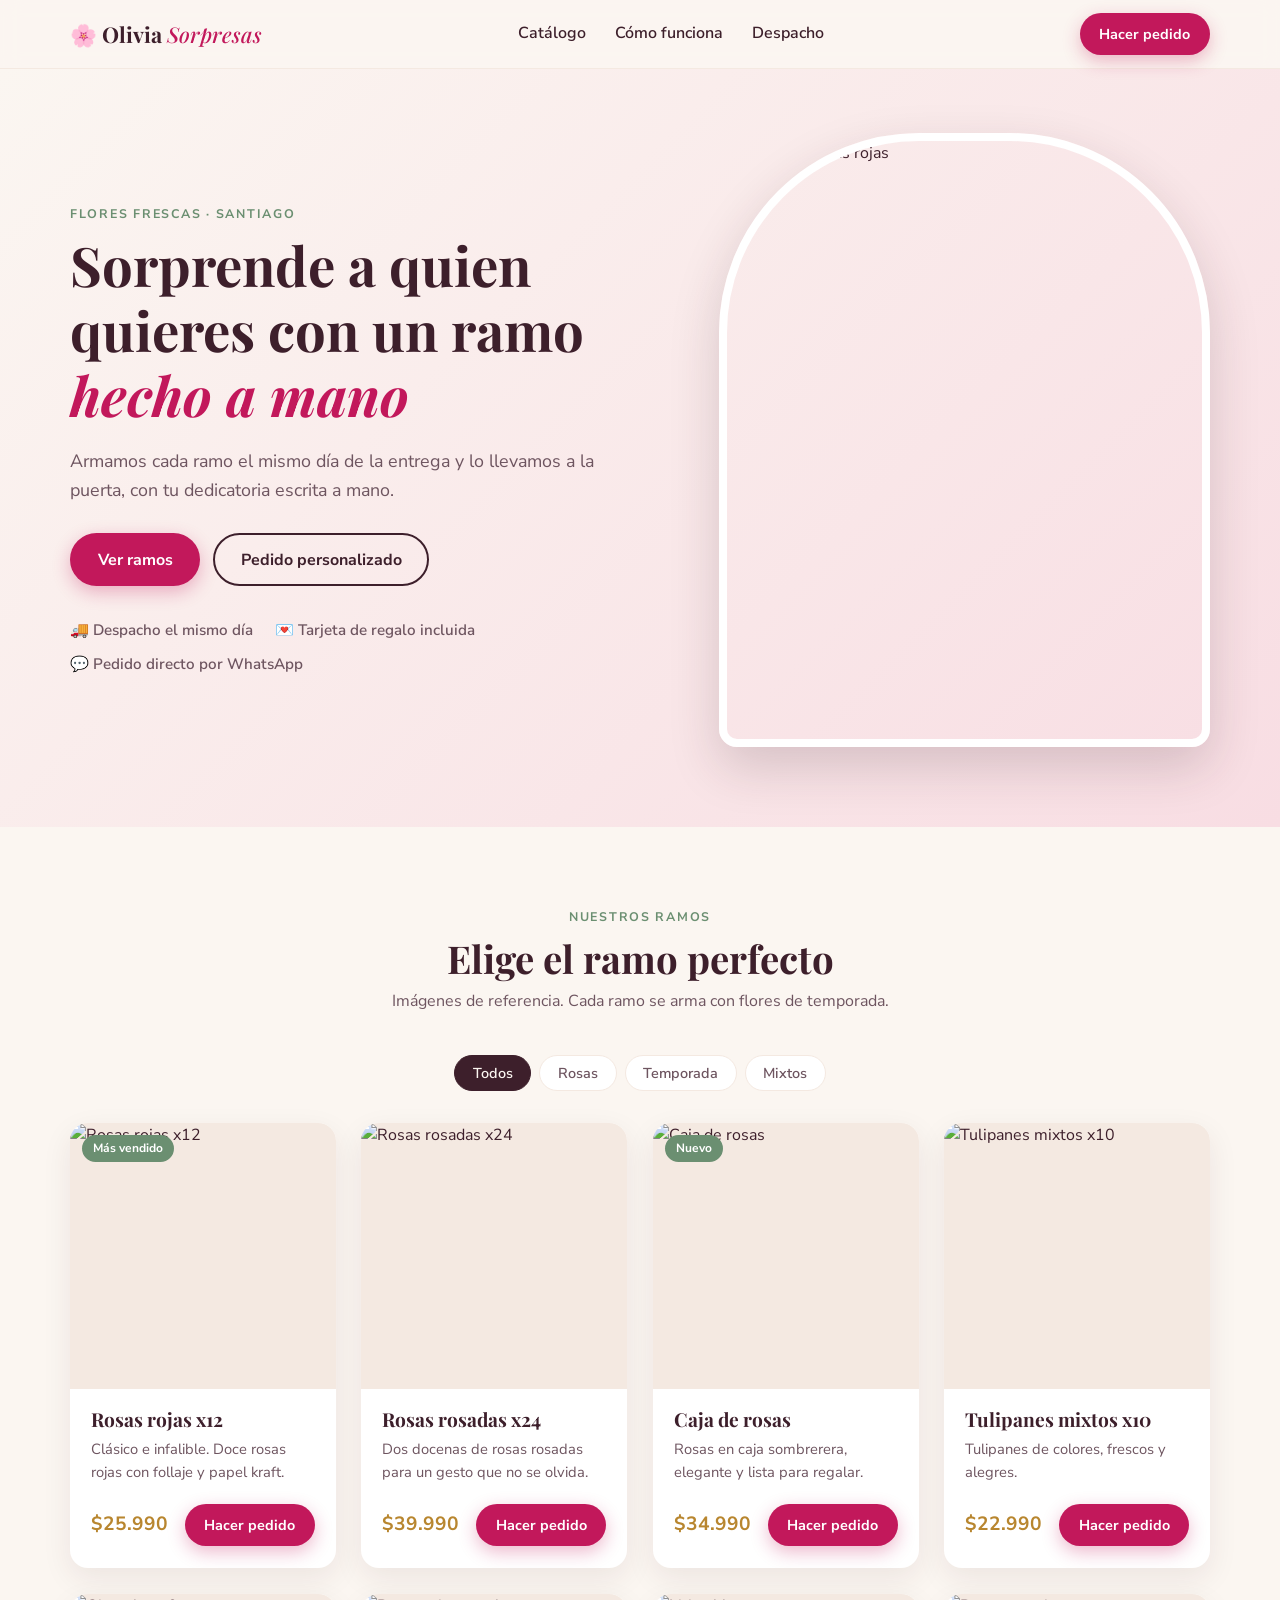
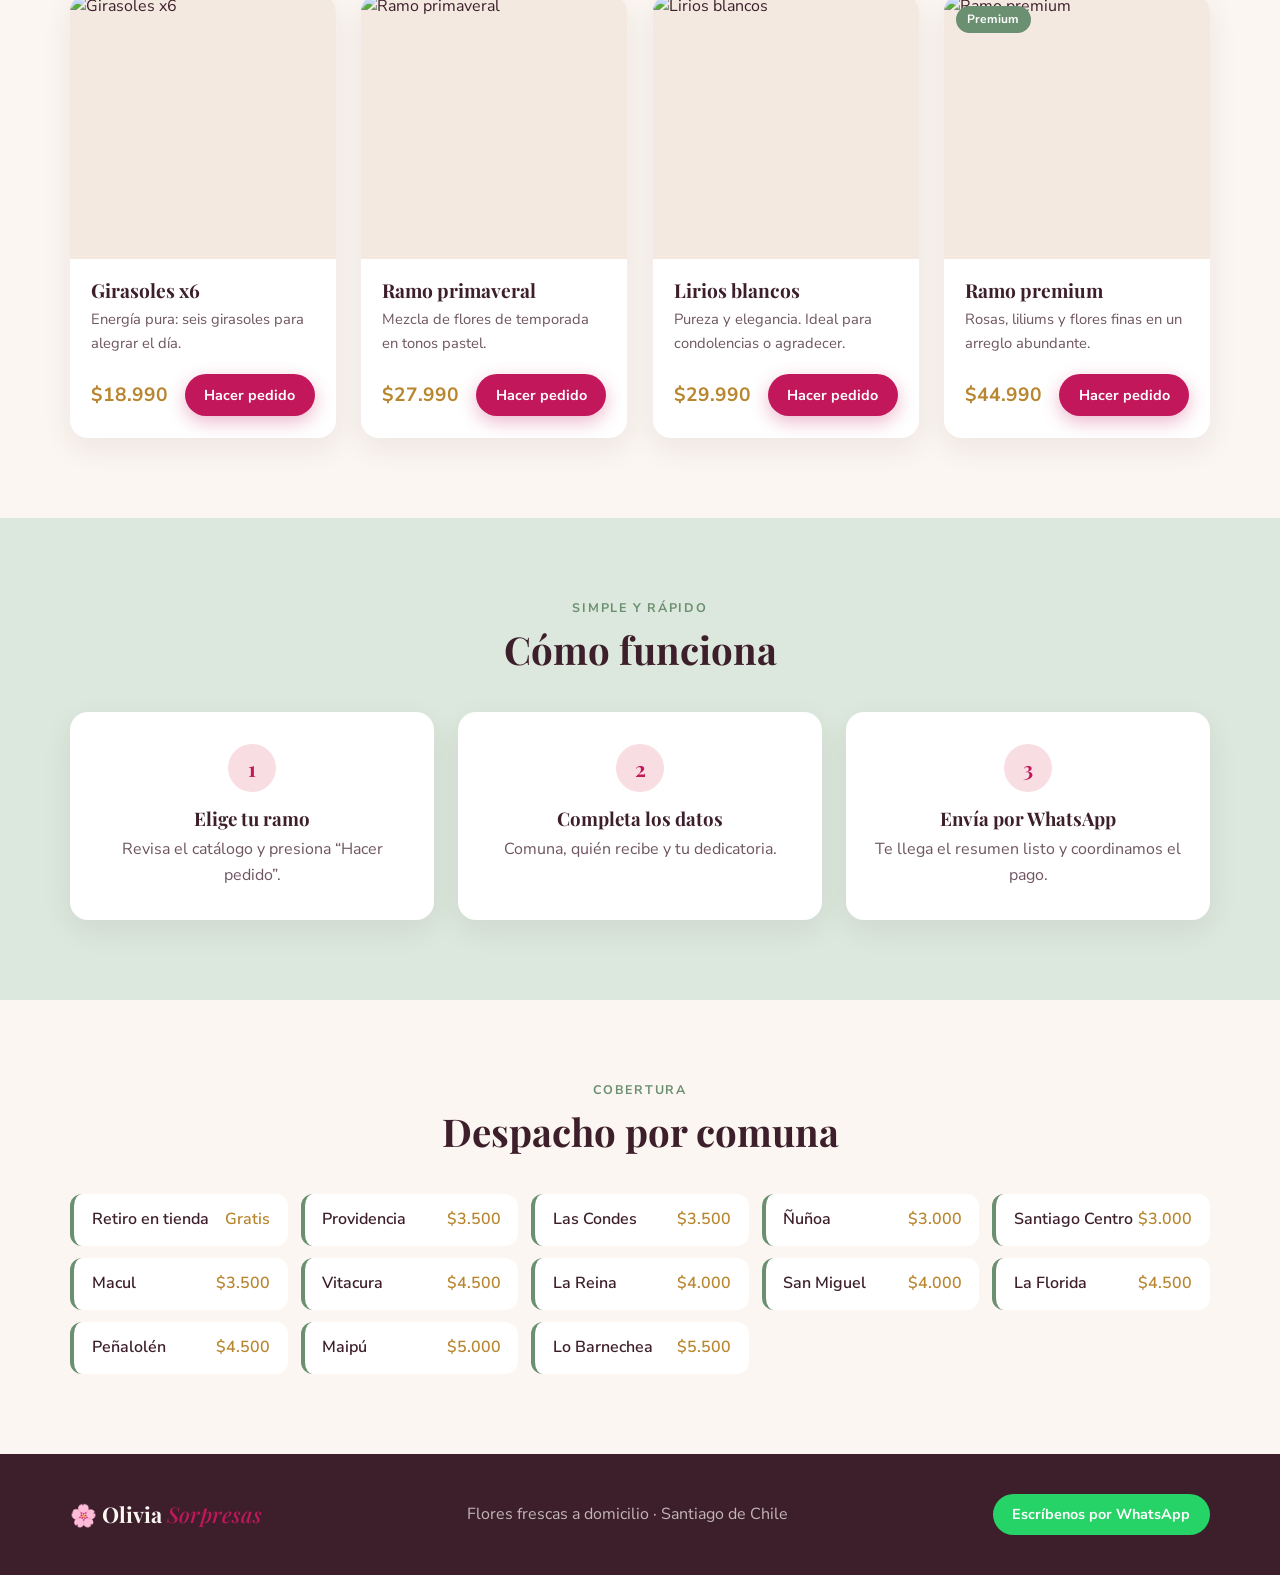
==== index.html @ f7d355a7 "Ejemplo" ====
<!DOCTYPE html>
<html lang="es">
<head>
  <meta charset="UTF-8">
  <meta name="viewport" content="width=device-width, initial-scale=1.0">
  <title>Olivia Sorpresas · Flores a domicilio</title>
  <meta name="description" content="Ramos de flores frescas con despacho a domicilio en Santiago. Pide directo por WhatsApp.">
  <link rel="preconnect" href="https://fonts.googleapis.com">
  <link rel="preconnect" href="https://fonts.gstatic.com" crossorigin>
  <link href="https://fonts.googleapis.com/css2?family=Playfair+Display:ital,wght@0,500;0,700;1,500&family=Nunito+Sans:wght@400;600;700&display=swap" rel="stylesheet">
  <link rel="stylesheet" href="styles.css">
</head>
<body>

  <header class="nav">
    <div class="container nav__inner">
      <a href="#" class="brand">🌸 Olivia <span>Sorpresas</span></a>
      <nav class="nav__links">
        <a href="#catalogo">Catálogo</a>
        <a href="#como-funciona">Cómo funciona</a>
        <a href="#despacho">Despacho</a>
      </nav>
      <button class="btn btn--primary btn--sm" data-order>Hacer pedido</button>
    </div>
  </header>

  <main>
    <!-- HERO -->
    <section class="hero">
      <div class="container hero__inner">
        <div class="hero__text">
          <p class="eyebrow">Flores frescas · Santiago</p>
          <h1>Sorprende a quien quieres con un ramo <em>hecho a mano</em></h1>
          <p class="lead">Armamos cada ramo el mismo día de la entrega y lo llevamos a la puerta, con tu dedicatoria escrita a mano.</p>
          <div class="hero__cta">
            <a href="#catalogo" class="btn btn--primary">Ver ramos</a>
            <button class="btn btn--ghost" data-order>Pedido personalizado</button>
          </div>
          <ul class="hero__perks">
            <li>🚚 Despacho el mismo día</li>
            <li>💌 Tarjeta de regalo incluida</li>
            <li>💬 Pedido directo por WhatsApp</li>
          </ul>
        </div>
        <div class="hero__img">
          <img src="https://images.unsplash.com/photo-1526047932273-341f2a7631f9?w=900&q=80" alt="Ramo de rosas rojas">
        </div>
      </div>
    </section>

    <!-- CATÁLOGO -->
    <section id="catalogo" class="section">
      <div class="container">
        <div class="section__head">
          <p class="eyebrow">Nuestros ramos</p>
          <h2>Elige el ramo perfecto</h2>
          <p class="muted">Imágenes de referencia. Cada ramo se arma con flores de temporada.</p>
        </div>
        <div class="filters" id="filters"></div>
        <div class="grid" id="productGrid"></div>
      </div>
    </section>

    <!-- CÓMO FUNCIONA -->
    <section id="como-funciona" class="section section--tint">
      <div class="container">
        <div class="section__head">
          <p class="eyebrow">Simple y rápido</p>
          <h2>Cómo funciona</h2>
        </div>
        <div class="steps">
          <div class="step"><span class="step__n">1</span><h3>Elige tu ramo</h3><p>Revisa el catálogo y presiona “Hacer pedido”.</p></div>
          <div class="step"><span class="step__n">2</span><h3>Completa los datos</h3><p>Comuna, quién recibe y tu dedicatoria.</p></div>
          <div class="step"><span class="step__n">3</span><h3>Envía por WhatsApp</h3><p>Te llega el resumen listo y coordinamos el pago.</p></div>
        </div>
      </div>
    </section>

    <!-- DESPACHO -->
    <section id="despacho" class="section">
      <div class="container">
        <div class="section__head">
          <p class="eyebrow">Cobertura</p>
          <h2>Despacho por comuna</h2>
        </div>
        <div class="shipping" id="shippingList"></div>
      </div>
    </section>
  </main>

  <footer class="footer">
    <div class="container footer__inner">
      <p class="brand">🌸 Olivia <span>Sorpresas</span></p>
      <p class="muted">Flores frescas a domicilio · Santiago de Chile</p>
      <a class="btn btn--whatsapp btn--sm" id="footerWa" target="_blank" rel="noopener">Escríbenos por WhatsApp</a>
    </div>
  </footer>

  <!-- MODAL DE PEDIDO -->
  <div class="modal" id="orderModal" aria-hidden="true">
    <div class="modal__backdrop" data-close></div>
    <div class="modal__panel" role="dialog" aria-modal="true" aria-labelledby="modalTitle">
      <button class="modal__close" data-close aria-label="Cerrar">×</button>
      <h2 id="modalTitle">🌸 Tu pedido</h2>

      <form id="orderForm" novalidate>
        <label>Ramo
          <select name="ramo" id="fRamo" required></select>
        </label>

        <label>Comuna de despacho
          <select name="comuna" id="fComuna" required></select>
        </label>

        <div class="row">
          <label>Recibe
            <input name="recibe" id="fRecibe" type="text" placeholder="Ej: María" required>
          </label>
          <label>Fecha de entrega
            <input name="fecha" id="fFecha" type="date">
          </label>
        </div>

        <label>Dirección
          <input name="direccion" id="fDireccion" type="text" placeholder="Calle, número, depto">
        </label>

        <label>Dedicatoria
          <textarea name="dedicatoria" id="fDedicatoria" rows="2" maxlength="200" placeholder="Ej: Feliz aniversario"></textarea>
        </label>

        <label>Tu nombre
          <input name="cliente" id="fCliente" type="text" placeholder="Quién envía">
        </label>

        <div class="preview">
          <p class="preview__label">Vista previa del mensaje</p>
          <pre id="msgPreview"></pre>
        </div>

        <div class="total">
          <span>Total</span>
          <strong id="fTotal">$0</strong>
        </div>

        <p class="form__error" id="formError" hidden></p>

        <button type="submit" class="btn btn--whatsapp btn--block">Enviar pedido por WhatsApp</button>
      </form>
    </div>
  </div>

  <script src="app.js"></script>
</body>
</html>
---- styles.css ----
/*
  PALETA — Teoría del color
  Esquema complementario rojo/verde (flor + follaje), aplicado con la regla 60-30-10:
    60% neutro cálido  → crema (fondo, calma y luminosidad)
    30% secundario     → ciruela profundo (texto, títulos: contraste y elegancia)
                         + verde salvia (acentos naturales, complemento del rosa)
    10% acento         → rosa frambuesa (botones de acción: atrae la mirada)
  Dorado suave para precios: cálido, asociado a regalo/valor.
*/
:root {
  --cream: #FBF6F1;
  --cream-2: #F4E9E1;
  --blush: #F8DDE3;
  --rose: #C2185B;
  --rose-dark: #9C1349;
  --plum: #3D1F2B;
  --plum-soft: #6E5560;
  --sage: #6B8F71;
  --sage-light: #DCE8DD;
  --gold: #B8862F;
  --white: #FFFFFF;
  --wa: #25D366;
  --wa-dark: #1DA851;

  --radius: 18px;
  --shadow: 0 10px 30px rgba(61, 31, 43, .08);
  --shadow-lg: 0 20px 50px rgba(61, 31, 43, .18);
  --font-title: 'Playfair Display', Georgia, serif;
  --font-body: 'Nunito Sans', system-ui, sans-serif;
}

* { box-sizing: border-box; margin: 0; padding: 0; }
html { scroll-behavior: smooth; }
body {
  font-family: var(--font-body);
  background: var(--cream);
  color: var(--plum);
  line-height: 1.6;
}
img { max-width: 100%; display: block; }
a { color: inherit; text-decoration: none; }
.container { width: min(1140px, 100% - 32px); margin-inline: auto; }
.muted { color: var(--plum-soft); }

h1, h2, h3 { font-family: var(--font-title); line-height: 1.2; color: var(--plum); }
h1 { font-size: clamp(2.1rem, 5vw, 3.4rem); }
h1 em { color: var(--rose); font-style: italic; }
h2 { font-size: clamp(1.7rem, 3.5vw, 2.4rem); }
.eyebrow {
  text-transform: uppercase; letter-spacing: .14em;
  font-size: .78rem; font-weight: 700; color: var(--sage);
  margin-bottom: .5rem;
}
.lead { font-size: 1.12rem; color: var(--plum-soft); margin: 1.2rem 0 1.8rem; max-width: 34rem; }

/* BOTONES */
.btn {
  display: inline-flex; align-items: center; justify-content: center; gap: .5rem;
  font: 700 1rem var(--font-body);
  padding: .85rem 1.6rem; border-radius: 999px;
  border: 2px solid transparent; cursor: pointer;
  transition: transform .15s, background .2s, box-shadow .2s;
}
.btn:hover { transform: translateY(-2px); }
.btn--sm { padding: .55rem 1.1rem; font-size: .9rem; }
.btn--block { width: 100%; }
.btn--primary { background: var(--rose); color: var(--white); box-shadow: 0 6px 18px rgba(194, 24, 91, .3); }
.btn--primary:hover { background: var(--rose-dark); }
.btn--ghost { background: transparent; color: var(--plum); border-color: var(--plum); }
.btn--ghost:hover { background: var(--plum); color: var(--cream); }
.btn--whatsapp { background: var(--wa); color: var(--white); }
.btn--whatsapp:hover { background: var(--wa-dark); }

/* NAV */
.nav {
  position: sticky; top: 0; z-index: 50;
  background: rgba(251, 246, 241, .9); backdrop-filter: blur(10px);
  border-bottom: 1px solid var(--cream-2);
}
.nav__inner { display: flex; align-items: center; justify-content: space-between; height: 68px; gap: 1rem; }
.brand { font-family: var(--font-title); font-size: 1.35rem; font-weight: 700; }
.brand span { color: var(--rose); font-style: italic; font-weight: 500; }
.nav__links { display: flex; gap: 1.8rem; font-weight: 600; }
.nav__links a:hover { color: var(--rose); }

/* HERO */
.hero { background: linear-gradient(135deg, var(--cream) 0%, var(--blush) 100%); padding: 4rem 0 5rem; overflow: hidden; }
.hero__inner { display: grid; grid-template-columns: 1.1fr .9fr; gap: 3rem; align-items: center; }
.hero__cta { display: flex; gap: .8rem; flex-wrap: wrap; }
.hero__perks { list-style: none; display: flex; flex-wrap: wrap; gap: .6rem 1.4rem; margin-top: 2rem; font-weight: 600; font-size: .95rem; color: var(--plum-soft); }
.hero__img img {
  width: 100%; aspect-ratio: 4/5; object-fit: cover;
  border-radius: 200px 200px var(--radius) var(--radius);
  box-shadow: var(--shadow-lg);
  border: 8px solid var(--white);
}

/* SECCIONES */
.section { padding: 5rem 0; }
.section--tint { background: var(--sage-light); }
.section__head { text-align: center; margin-bottom: 2.5rem; }
.section__head .muted { margin-top: .5rem; }

/* FILTROS */
.filters { display: flex; justify-content: center; flex-wrap: wrap; gap: .5rem; margin-bottom: 2rem; }
.chip {
  font: 600 .9rem var(--font-body); padding: .45rem 1.1rem; border-radius: 999px;
  border: 1.5px solid var(--cream-2); background: var(--white); color: var(--plum-soft); cursor: pointer;
}
.chip.is-active { background: var(--plum); color: var(--cream); border-color: var(--plum); }

/* GRID PRODUCTOS */
.grid { display: grid; grid-template-columns: repeat(auto-fill, minmax(250px, 1fr)); gap: 1.6rem; }
.card {
  background: var(--white); border-radius: var(--radius); overflow: hidden;
  box-shadow: var(--shadow); display: flex; flex-direction: column;
  transition: transform .2s, box-shadow .2s;
}
.card:hover { transform: translateY(-4px); box-shadow: var(--shadow-lg); }
.card__img { position: relative; aspect-ratio: 1; overflow: hidden; background: var(--cream-2); }
.card__img img { width: 100%; height: 100%; object-fit: cover; transition: transform .4s; }
.card:hover .card__img img { transform: scale(1.05); }
.badge {
  position: absolute; top: 12px; left: 12px;
  background: var(--sage); color: var(--white);
  font-size: .75rem; font-weight: 700; padding: .25rem .7rem; border-radius: 999px;
}
.card__body { padding: 1.2rem 1.3rem 1.4rem; display: flex; flex-direction: column; gap: .4rem; flex: 1; }
.card__body h3 { font-size: 1.2rem; }
.card__body p { font-size: .92rem; color: var(--plum-soft); flex: 1; }
.card__foot { display: flex; align-items: center; justify-content: space-between; margin-top: .8rem; gap: .5rem; }
.price { font-weight: 700; font-size: 1.2rem; color: var(--gold); }

/* PASOS */
.steps { display: grid; grid-template-columns: repeat(3, 1fr); gap: 1.5rem; }
.step { background: var(--white); border-radius: var(--radius); padding: 2rem 1.6rem; text-align: center; box-shadow: var(--shadow); }
.step__n {
  display: inline-grid; place-items: center; width: 48px; height: 48px; border-radius: 50%;
  background: var(--blush); color: var(--rose); font: 700 1.3rem var(--font-title); margin-bottom: 1rem;
}
.step h3 { margin-bottom: .4rem; }
.step p { color: var(--plum-soft); }

/* DESPACHO */
.shipping { display: grid; grid-template-columns: repeat(auto-fill, minmax(200px, 1fr)); gap: .8rem; }
.shipping div {
  display: flex; justify-content: space-between; background: var(--white);
  padding: .8rem 1.1rem; border-radius: 12px; border-left: 4px solid var(--sage); font-weight: 600;
}
.shipping span { color: var(--gold); }

/* FOOTER */
.footer { background: var(--plum); color: var(--cream); padding: 2.5rem 0; }
.footer .brand, .footer .muted { color: var(--cream); }
.footer .muted { opacity: .7; }
.footer__inner { display: flex; align-items: center; justify-content: space-between; flex-wrap: wrap; gap: 1rem; }

/* MODAL */
.modal { position: fixed; inset: 0; z-index: 100; display: none; align-items: center; justify-content: center; padding: 16px; }
.modal.is-open { display: flex; }
.modal__backdrop { position: absolute; inset: 0; background: rgba(61, 31, 43, .55); backdrop-filter: blur(3px); }
.modal__panel {
  position: relative; background: var(--cream); width: min(520px, 100%); max-height: 92vh; overflow-y: auto;
  border-radius: 24px; padding: 2rem 1.8rem; box-shadow: var(--shadow-lg);
  animation: pop .25s ease-out;
}
@keyframes pop { from { opacity: 0; transform: translateY(16px) scale(.98); } }
.modal__close {
  position: absolute; top: 12px; right: 16px; background: none; border: 0;
  font-size: 2rem; line-height: 1; color: var(--plum-soft); cursor: pointer;
}
.modal h2 { font-size: 1.6rem; margin-bottom: 1.2rem; }

form { display: flex; flex-direction: column; gap: .9rem; }
form label { display: flex; flex-direction: column; gap: .3rem; font-weight: 700; font-size: .88rem; flex: 1; }
form .row { display: flex; gap: .8rem; }
input, select, textarea {
  font: 400 1rem var(--font-body); color: var(--plum);
  padding: .7rem .9rem; border-radius: 12px; border: 1.5px solid var(--cream-2); background: var(--white);
  width: 100%;
}
input:focus, select:focus, textarea:focus { outline: none; border-color: var(--rose); box-shadow: 0 0 0 3px rgba(194, 24, 91, .12); }
textarea { resize: vertical; }

.preview { background: var(--white); border: 1.5px dashed var(--sage); border-radius: 14px; padding: .9rem 1rem; }
.preview__label { font-size: .75rem; text-transform: uppercase; letter-spacing: .1em; color: var(--sage); font-weight: 700; margin-bottom: .4rem; }
.preview pre { font: .9rem/1.5 var(--font-body); white-space: pre-wrap; color: var(--plum); }

.total { display: flex; justify-content: space-between; align-items: baseline; font-size: 1.1rem; font-weight: 700; }
.total strong { color: var(--rose); font-size: 1.5rem; }
.form__error { color: var(--rose-dark); font-weight: 600; font-size: .9rem; }

/* RESPONSIVE */
@media (max-width: 860px) {
  .hero__inner { grid-template-columns: 1fr; }
  .hero__img { order: -1; max-width: 360px; margin-inline: auto; }
  .nav__links { display: none; }
  .steps { grid-template-columns: 1fr; }
}
@media (max-width: 480px) {
  form .row { flex-direction: column; }
  .footer__inner { flex-direction: column; text-align: center; }
}
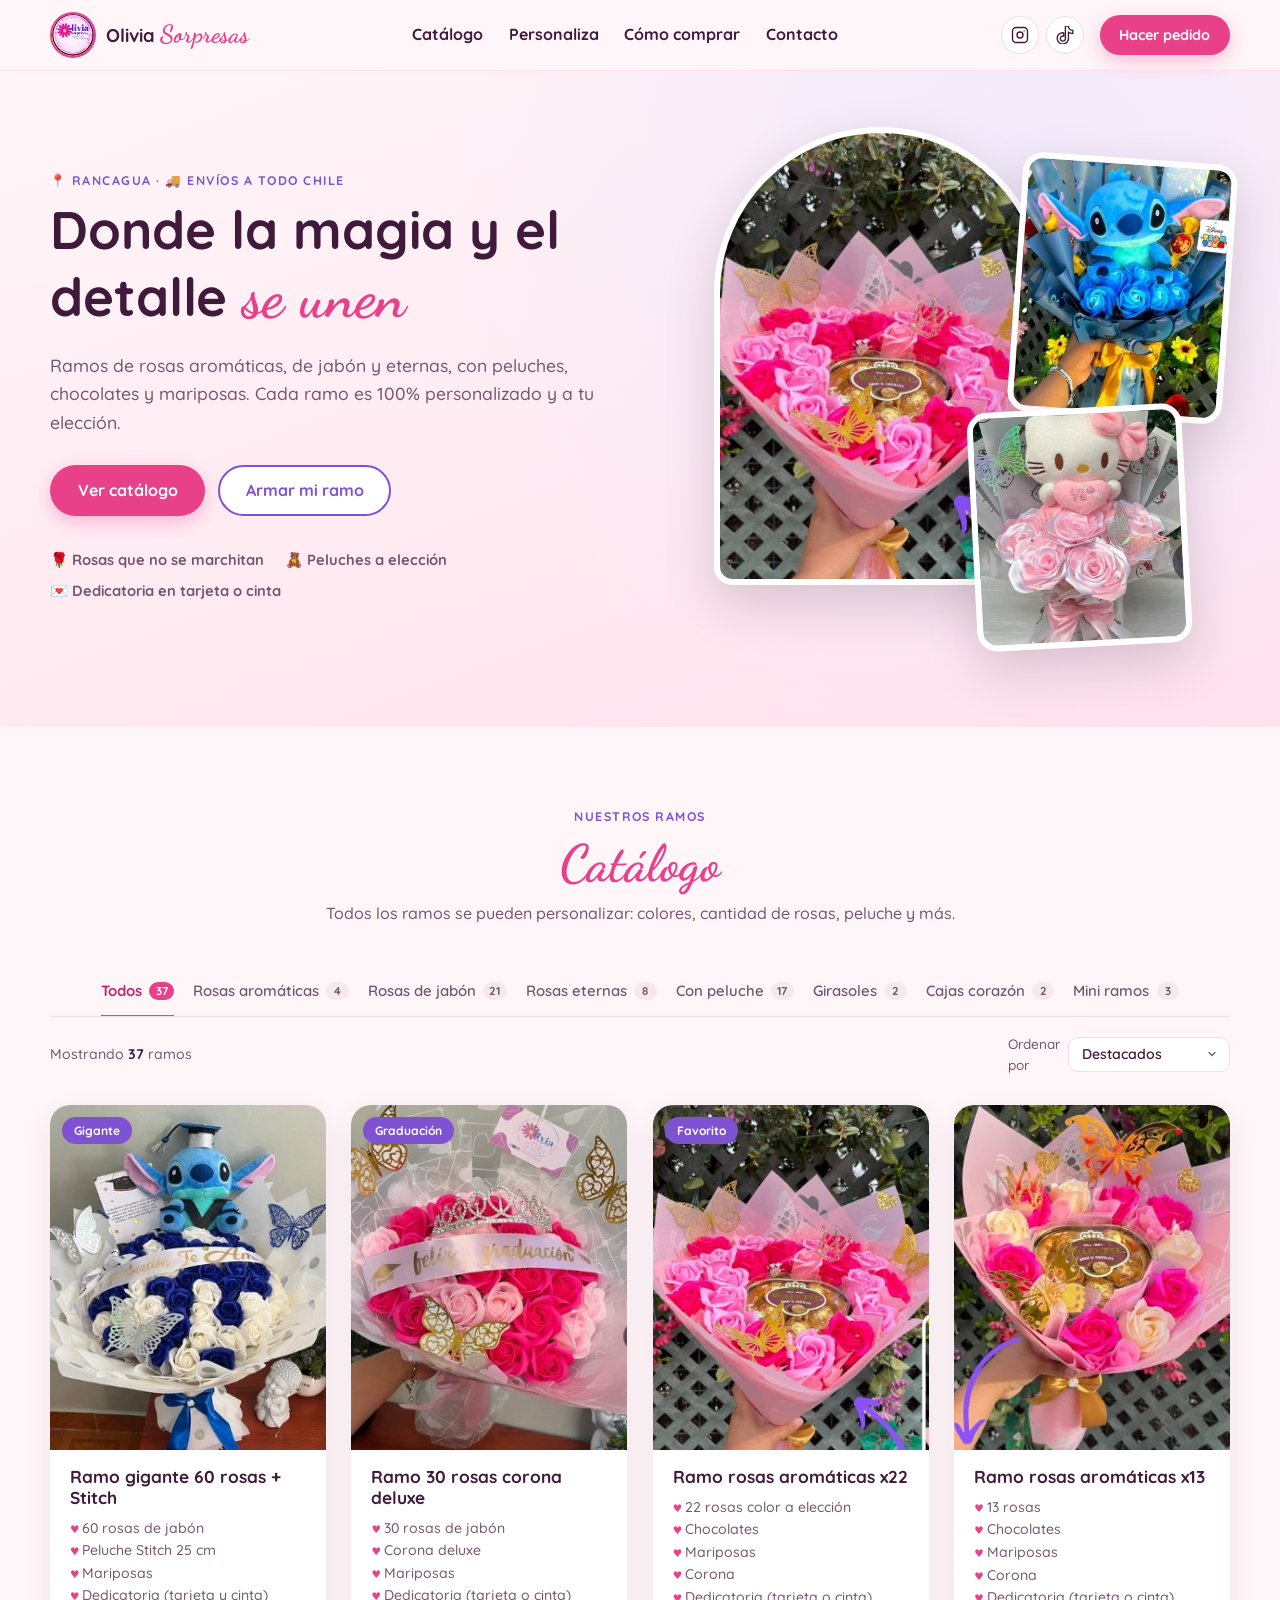
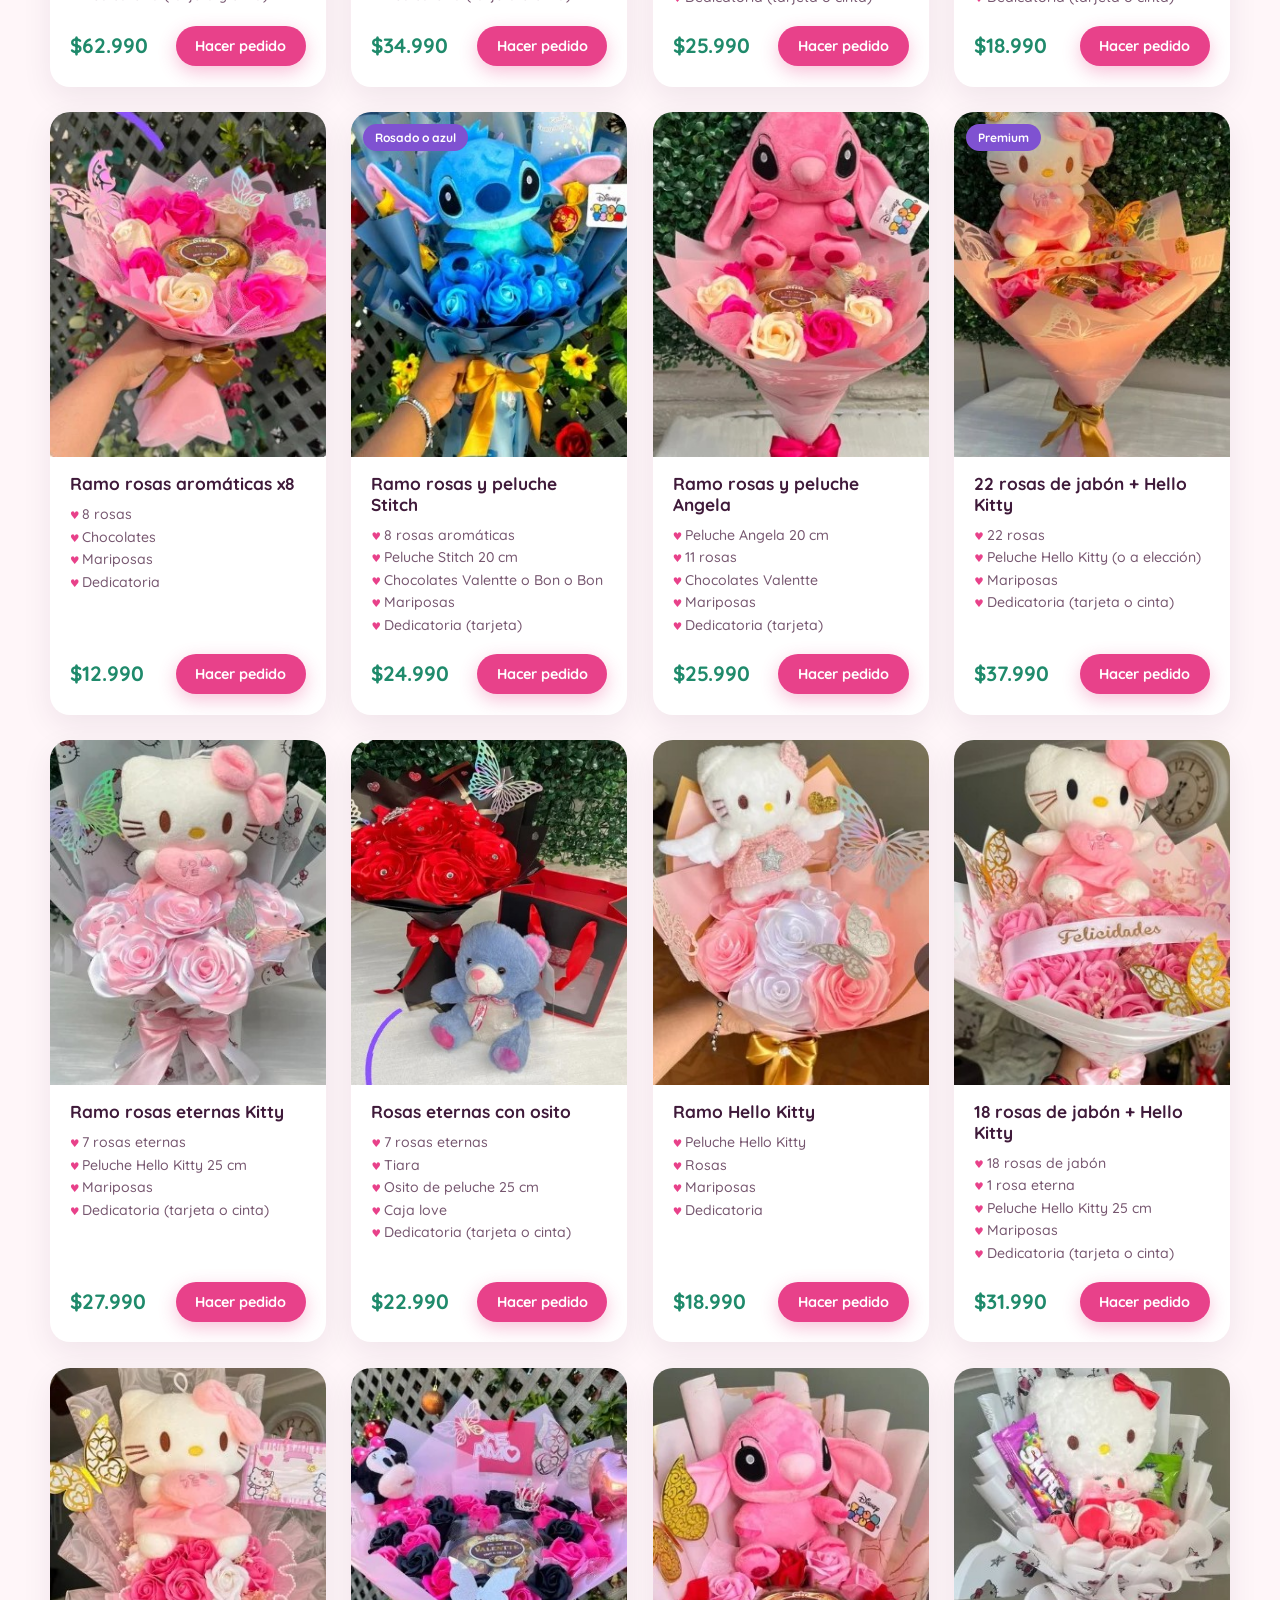
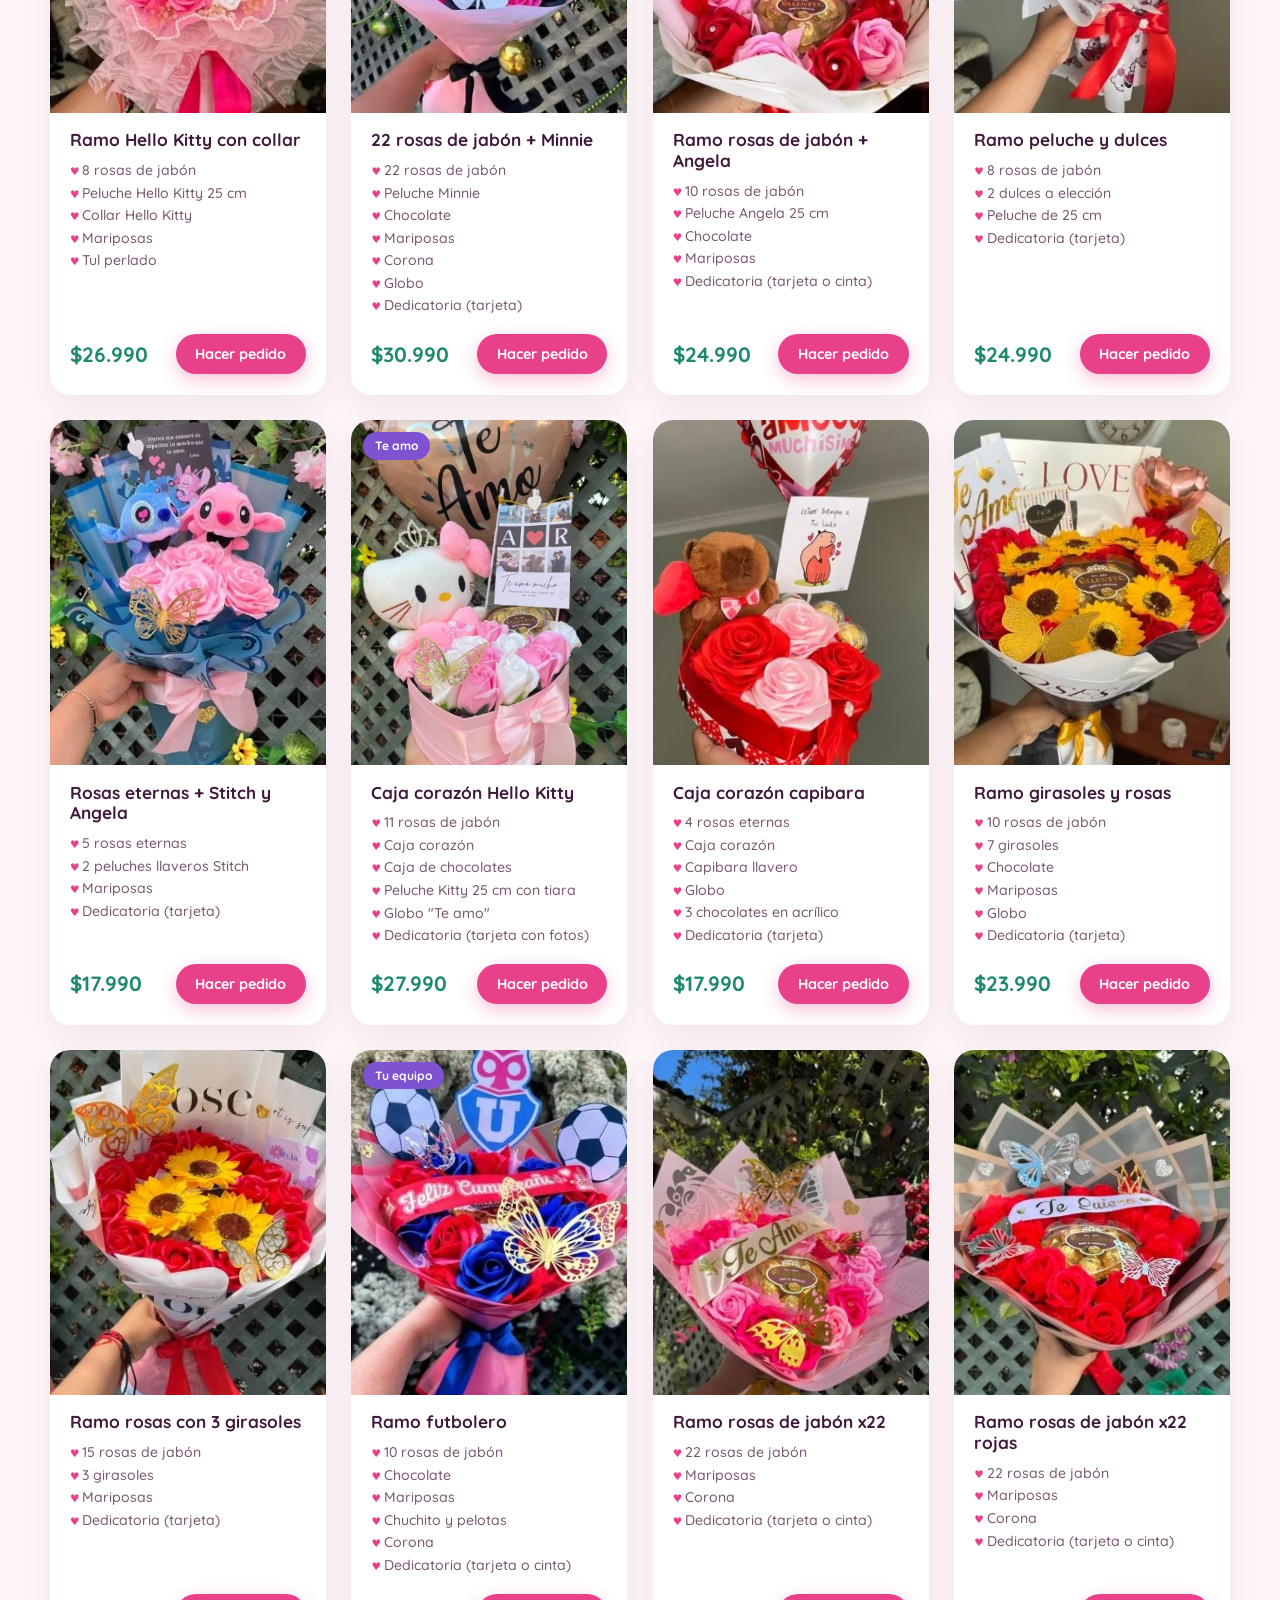
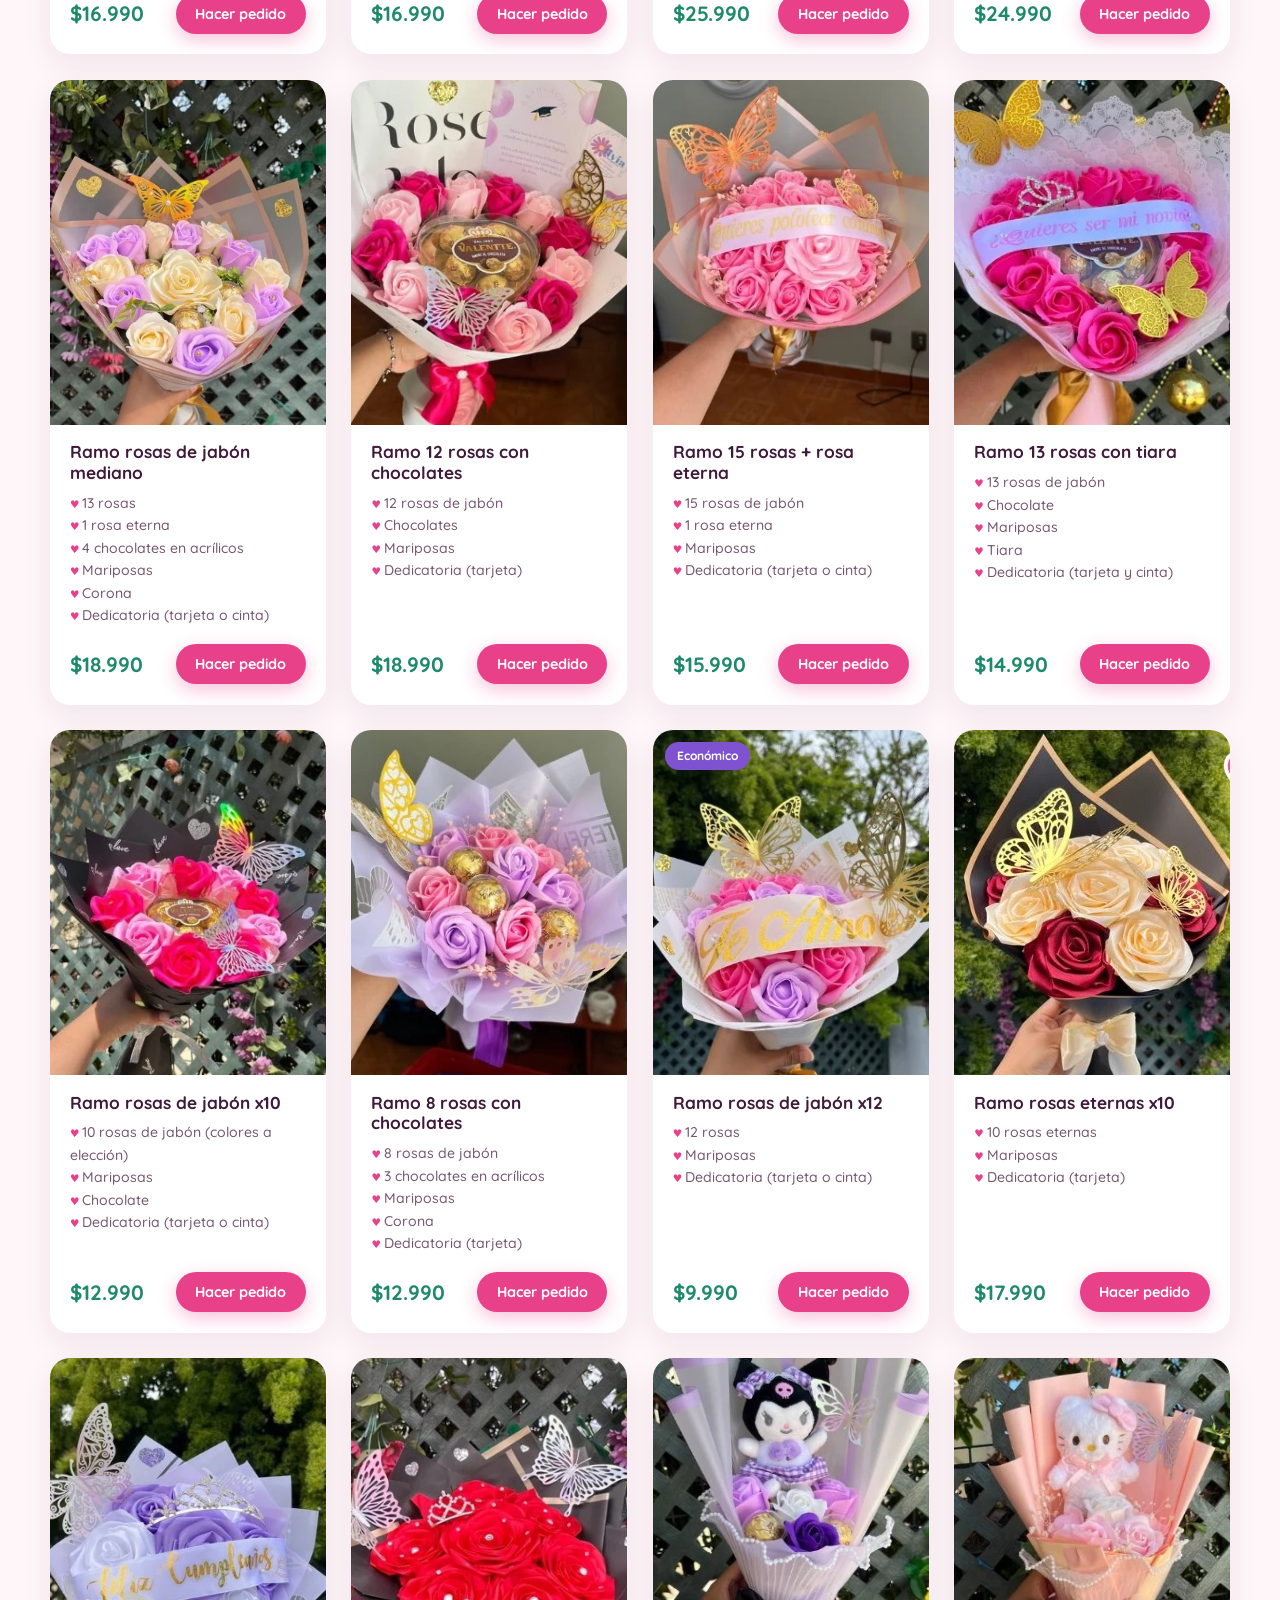
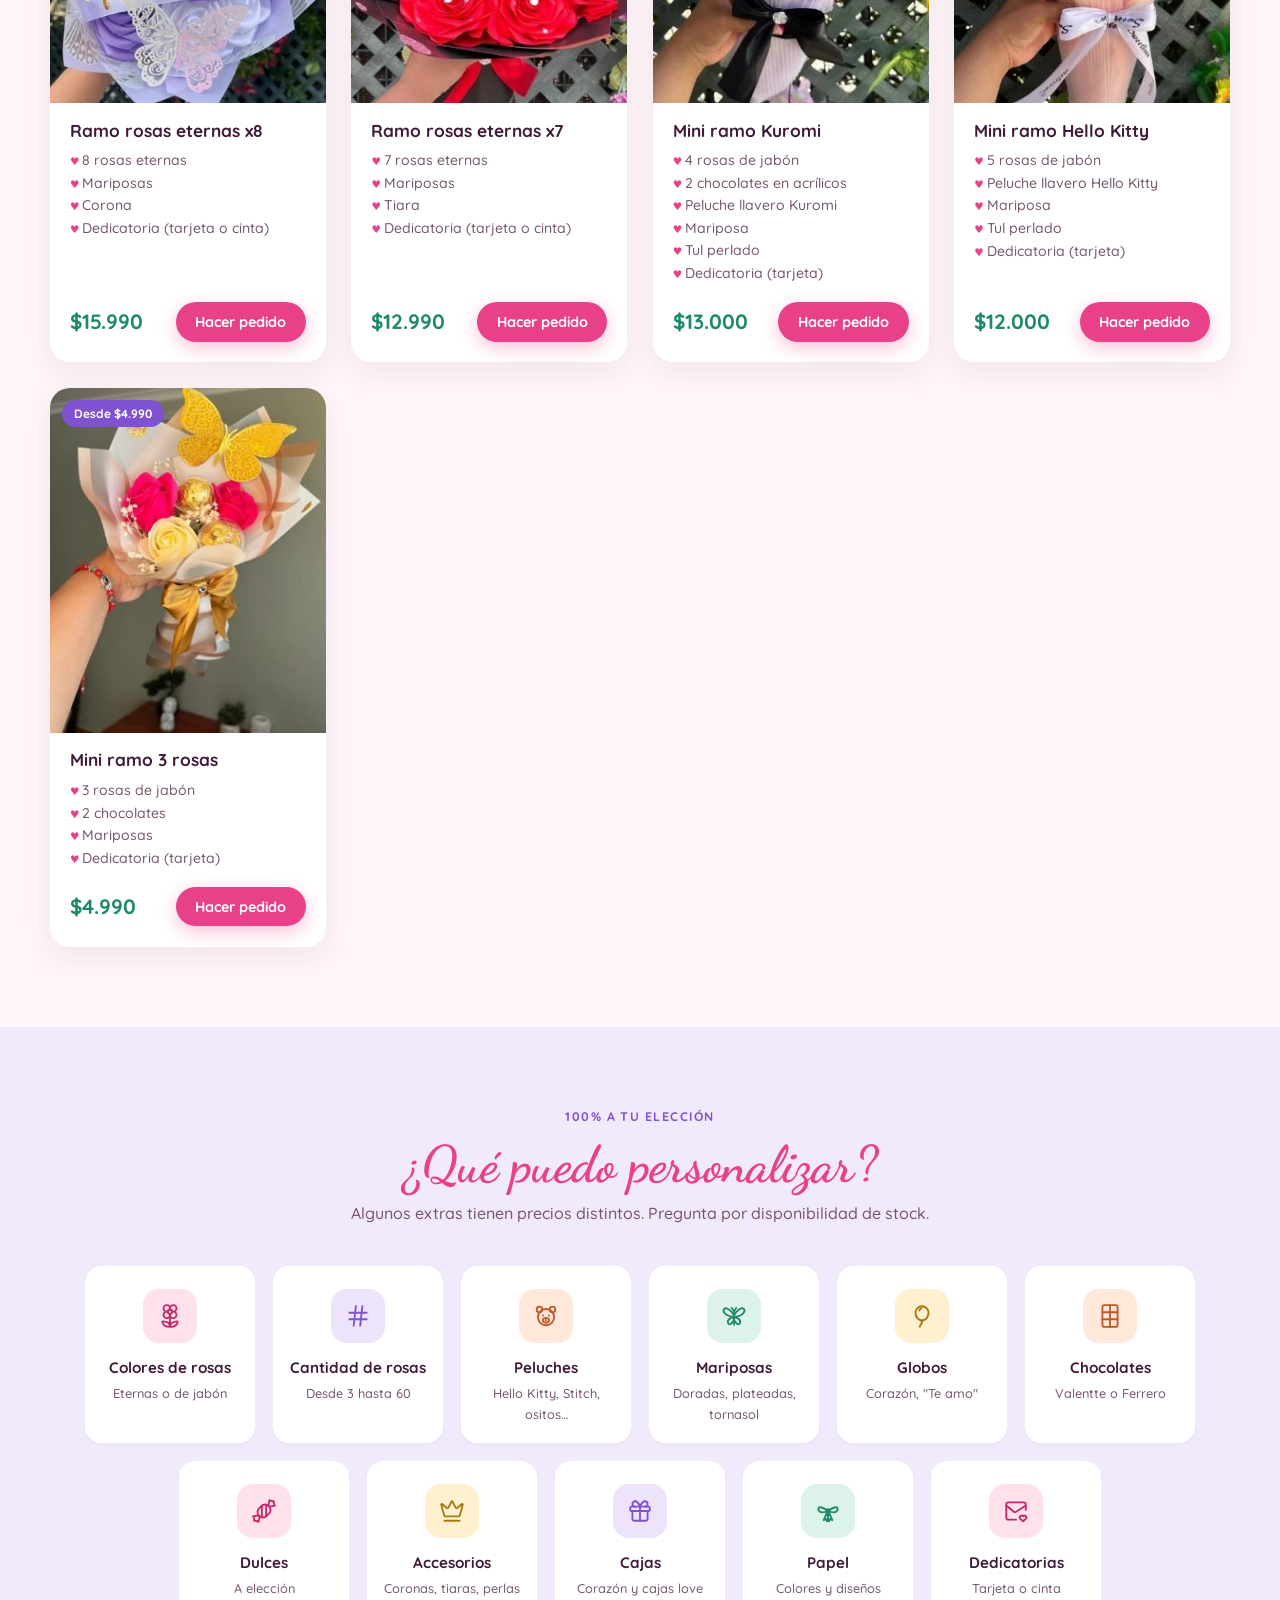
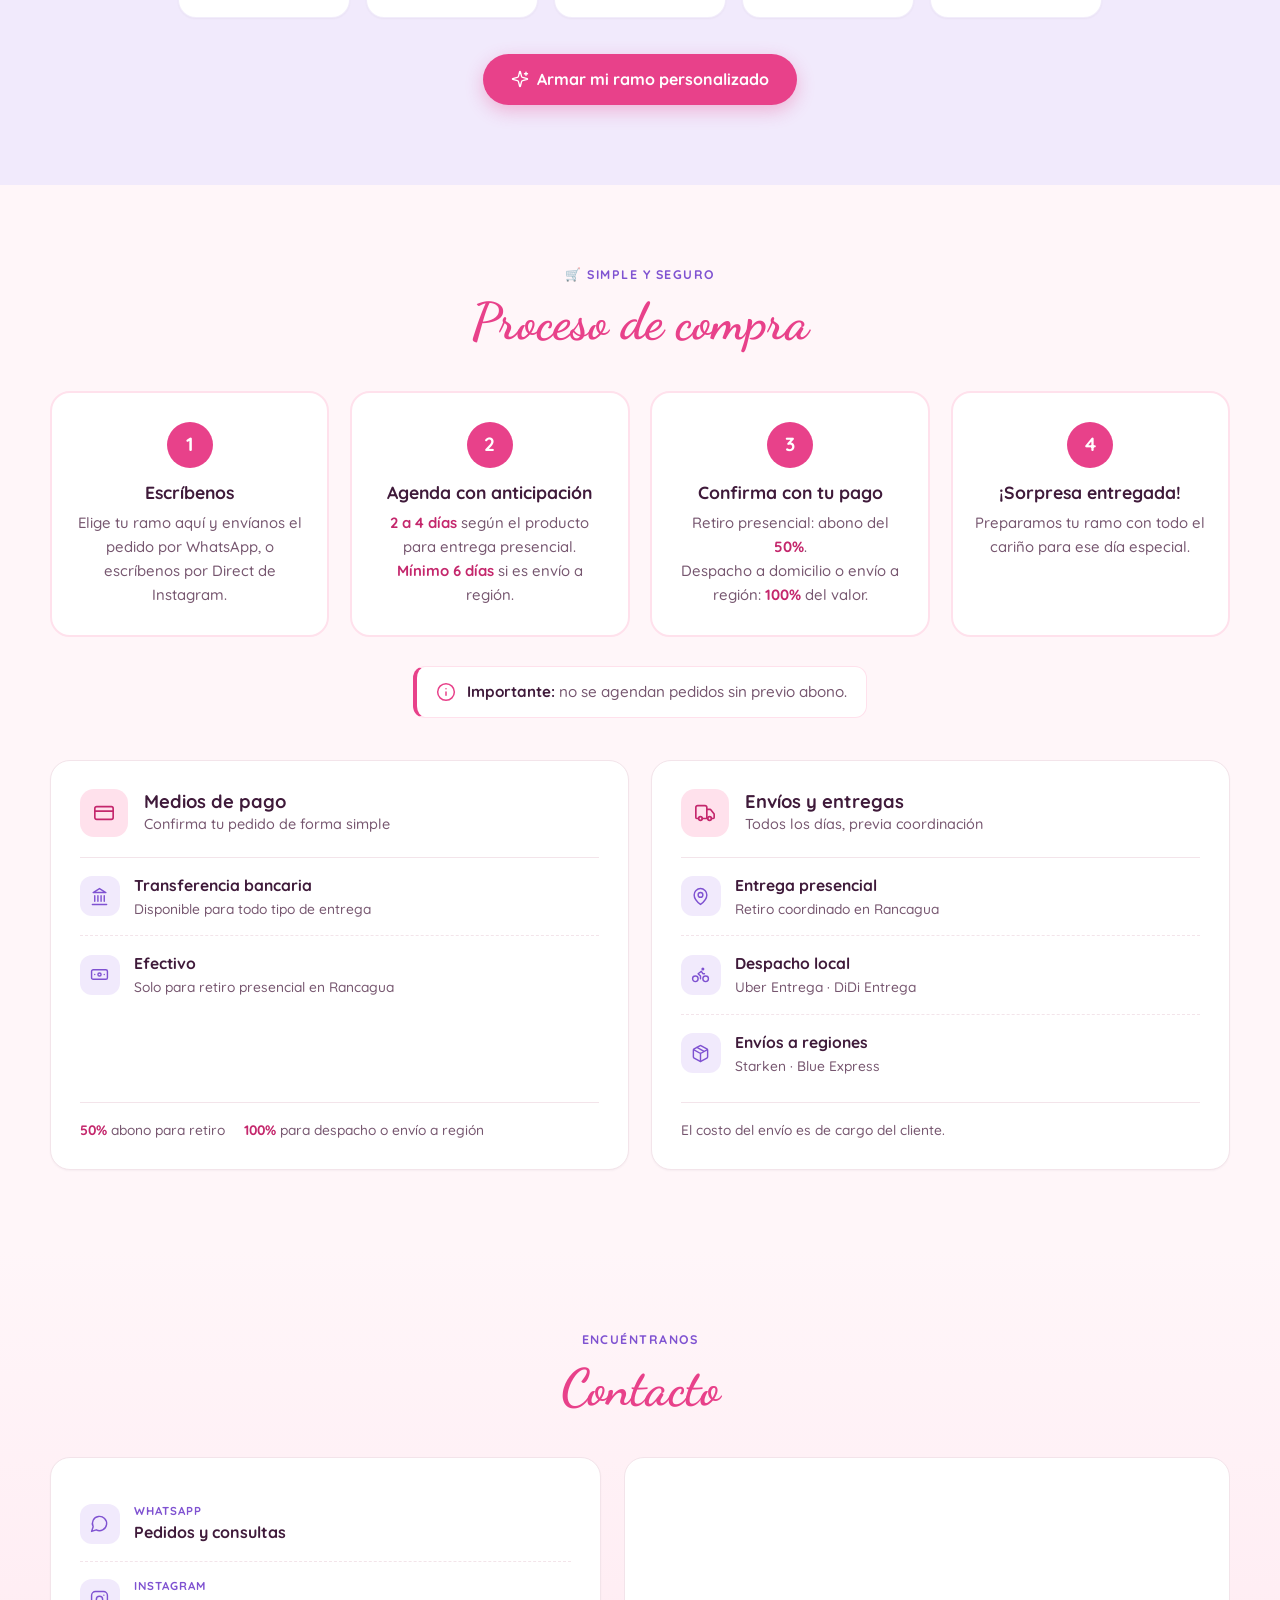
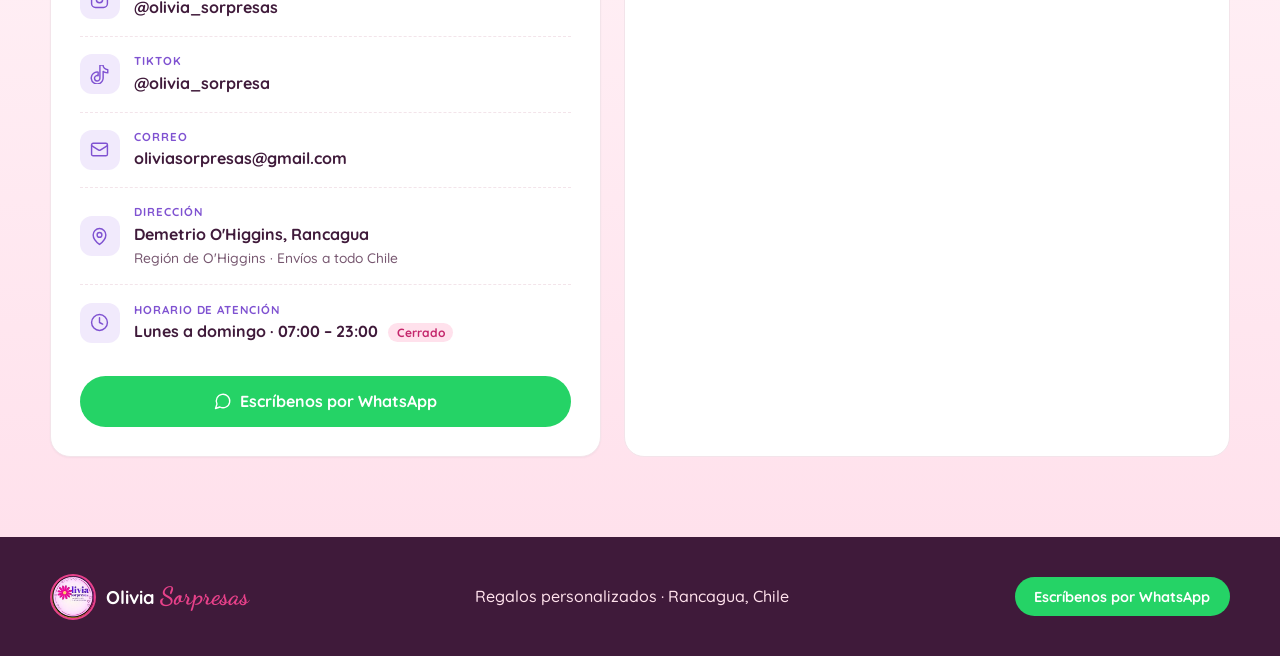
==== commit b85d29eb: "Nuevos cambios" ====
--- a/index.html
+++ b/index.html
@@ -3,24 +3,70 @@
 <head>
   <meta charset="UTF-8">
   <meta name="viewport" content="width=device-width, initial-scale=1.0">
-  <title>Olivia Sorpresas · Flores a domicilio</title>
-  <meta name="description" content="Ramos de flores frescas con despacho a domicilio en Santiago. Pide directo por WhatsApp.">
+  <title>Olivia Sorpresas · Ramos y regalos personalizados</title>
+  <meta name="description" content="Ramos de rosas aromáticas, de jabón y eternas, con peluches y chocolates. Rancagua, envíos a todo Chile. Pide por WhatsApp.">
+  <link rel="icon" href="img/logo.jpg">
   <link rel="preconnect" href="https://fonts.googleapis.com">
   <link rel="preconnect" href="https://fonts.gstatic.com" crossorigin>
-  <link href="https://fonts.googleapis.com/css2?family=Playfair+Display:ital,wght@0,500;0,700;1,500&family=Nunito+Sans:wght@400;600;700&display=swap" rel="stylesheet">
+  <link href="https://fonts.googleapis.com/css2?family=Dancing+Script:wght@600;700&family=Quicksand:wght@500;600;700&display=swap" rel="stylesheet">
   <link rel="stylesheet" href="styles.css">
 </head>
 <body>
 
+  <!-- Iconos de línea (estilo Lucide) -->
+  <svg width="0" height="0" style="position:absolute" aria-hidden="true">
+    <defs>
+      <symbol id="i-info" viewBox="0 0 24 24"><circle cx="12" cy="12" r="10"/><path d="M12 16v-4M12 8h.01"/></symbol>
+      <symbol id="i-card" viewBox="0 0 24 24"><rect width="20" height="14" x="2" y="5" rx="2"/><path d="M2 10h20"/></symbol>
+      <symbol id="i-bank" viewBox="0 0 24 24"><path d="M3 22h18M6 18v-7M10 18v-7M14 18v-7M18 18v-7"/><path d="M12 2l8 5H4z"/></symbol>
+      <symbol id="i-cash" viewBox="0 0 24 24"><rect width="20" height="12" x="2" y="6" rx="2"/><circle cx="12" cy="12" r="2"/><path d="M6 12h.01M18 12h.01"/></symbol>
+      <symbol id="i-truck" viewBox="0 0 24 24"><path d="M14 18V6a2 2 0 0 0-2-2H4a2 2 0 0 0-2 2v11a1 1 0 0 0 1 1h2M15 18H9M19 18h2a1 1 0 0 0 1-1v-3.65a1 1 0 0 0-.22-.62l-3.48-4.35A1 1 0 0 0 17.52 8H14"/><circle cx="17" cy="18" r="2"/><circle cx="7" cy="18" r="2"/></symbol>
+      <symbol id="i-bike" viewBox="0 0 24 24"><circle cx="5.5" cy="17.5" r="3.5"/><circle cx="18.5" cy="17.5" r="3.5"/><path d="M15 6a1 1 0 1 0 0-2 1 1 0 0 0 0 2zM12 17.5V14l-3-3 4-3 2 3h2"/></symbol>
+      <symbol id="i-box" viewBox="0 0 24 24"><path d="M21 8a2 2 0 0 0-1-1.73l-7-4a2 2 0 0 0-2 0l-7 4A2 2 0 0 0 3 8v8a2 2 0 0 0 1 1.73l7 4a2 2 0 0 0 2 0l7-4A2 2 0 0 0 21 16Z"/><path d="m3.3 7 8.7 5 8.7-5M12 22V12M7.5 4.27l9 5.15"/></symbol>
+      <symbol id="i-pin" viewBox="0 0 24 24"><path d="M20 10c0 6-8 12-8 12s-8-6-8-12a8 8 0 0 1 16 0Z"/><circle cx="12" cy="10" r="3"/></symbol>
+      <symbol id="i-chat" viewBox="0 0 24 24"><path d="M7.9 20A9 9 0 1 0 4 16.1L2 22Z"/></symbol>
+      <symbol id="i-ig" viewBox="0 0 24 24"><rect width="20" height="20" x="2" y="2" rx="5"/><circle cx="12" cy="12" r="4"/><path d="M17.5 6.5h.01"/></symbol>
+      <symbol id="i-tiktok" viewBox="0 0 24 24"><path d="M12.53.02C13.84 0 15.14.01 16.44 0c.08 1.53.63 3.09 1.75 4.17 1.12 1.11 2.7 1.62 4.24 1.79v4.03c-1.44-.05-2.89-.35-4.2-.97-.57-.26-1.1-.59-1.62-.93-.01 2.92.01 5.84-.02 8.75-.08 1.4-.54 2.79-1.35 3.94-1.31 1.92-3.58 3.17-5.91 3.21-1.43.08-2.86-.31-4.08-1.03-2.02-1.19-3.44-3.37-3.65-5.71-.02-.5-.03-1-.01-1.49.18-1.9 1.12-3.72 2.58-4.96 1.66-1.44 3.98-2.13 6.15-1.72.02 1.48-.04 2.96-.04 4.44-.99-.32-2.15-.23-3.02.37-.63.41-1.11 1.04-1.36 1.75-.21.51-.15 1.07-.14 1.61.24 1.64 1.82 3.02 3.5 2.87 1.12-.01 2.19-.66 2.77-1.61.19-.33.4-.67.41-1.06.1-1.79.06-3.57.07-5.36.01-4.03-.01-8.05.02-12.07z"/></symbol>
+      <symbol id="i-mail" viewBox="0 0 24 24"><rect width="20" height="16" x="2" y="4" rx="2"/><path d="m22 7-8.97 5.7a1.94 1.94 0 0 1-2.06 0L2 7"/></symbol>
+      <symbol id="i-clock" viewBox="0 0 24 24"><circle cx="12" cy="12" r="10"/><path d="M12 6v6l4 2"/></symbol>
+      <symbol id="i-flower" viewBox="0 0 24 24"><path d="M12 5a3 3 0 1 1 3 3m-3-3a3 3 0 1 0-3 3m3-3v1M9 8a3 3 0 1 0 3 3M9 8h1m5 0a3 3 0 1 1-3 3m3-3h-1m-2 3v-1"/><circle cx="12" cy="8" r="2"/><path d="M12 10v12M12 22c4.2 0 7-1.67 7-5-4.2 0-7 1.67-7 5ZM12 22c-4.2 0-7-1.67-7-5 4.2 0 7 1.67 7 5Z"/></symbol>
+      <symbol id="i-hash" viewBox="0 0 24 24"><path d="M4 9h16M4 15h16M10 3 8 21M16 3l-2 18"/></symbol>
+      <symbol id="i-bear" viewBox="0 0 24 24"><circle cx="6" cy="6" r="2.6"/><circle cx="18" cy="6" r="2.6"/><circle cx="12" cy="13" r="7.5"/><ellipse cx="12" cy="16" rx="2.8" ry="2.2"/><path d="M9.3 11.5h.01M14.7 11.5h.01M12 15.4v.6"/></symbol>
+      <symbol id="i-butterfly" viewBox="0 0 24 24"><path d="M12 8v12M12 8l-2-3.5M12 8l2-3.5"/><path d="M12 12C10.5 7 5 3.5 3 5.5S3.5 12 12 13"/><path d="M12 12c1.5-5 7-8.5 9-6.5S20.5 12 12 13"/><path d="M12 13c-3.5.5-6.5 2.5-5.5 5.5S11.5 18 12 15"/><path d="M12 13c3.5.5 6.5 2.5 5.5 5.5S12.5 18 12 15"/></symbol>
+      <symbol id="i-balloon" viewBox="0 0 24 24"><path d="M12 16c-3.5 0-6-3.2-6-7a6 6 0 0 1 12 0c0 3.8-2.5 7-6 7Z"/><path d="m11 16 1 1.5 1-1.5M12 17.5c0 2-2 2.5-2 4.5"/><path d="M9.5 7a2.5 2.5 0 0 1 2-2"/></symbol>
+      <symbol id="i-choco" viewBox="0 0 24 24"><rect x="5" y="2" width="14" height="20" rx="2"/><path d="M5 8.5h14M5 15h14M12 2v20"/></symbol>
+      <symbol id="i-candy" viewBox="0 0 24 24"><path d="m9.5 7.5-2 2a4.95 4.95 0 1 0 7 7l2-2a4.95 4.95 0 1 0-7-7Z"/><path d="M14 6.5v10M10 7.5v10"/><path d="m16 7 1-5 1.37.68A3 3 0 0 0 19.7 3H21v1.3c0 .46.1.92.32 1.33L22 7l-5 1M8 17l-1 5-1.37-.68A3 3 0 0 0 4.3 21H3v-1.3a3 3 0 0 0-.32-1.33L2 17l5-1"/></symbol>
+      <symbol id="i-crown" viewBox="0 0 24 24"><path d="M11.56 3.27a.5.5 0 0 1 .88 0l2.95 5.6a1 1 0 0 0 1.52.3l4.27-3.67a.5.5 0 0 1 .8.52l-2.84 10.25a1 1 0 0 1-.96.73H5.81a1 1 0 0 1-.96-.73L2.02 6.02a.5.5 0 0 1 .8-.52l4.27 3.67a1 1 0 0 0 1.52-.3z"/><path d="M5 21h14"/></symbol>
+      <symbol id="i-gift" viewBox="0 0 24 24"><rect x="3" y="8" width="18" height="4" rx="1"/><path d="M12 8v13M19 12v7a2 2 0 0 1-2 2H7a2 2 0 0 1-2-2v-7"/><path d="M7.5 8a2.5 2.5 0 0 1 0-5C10 3 12 8 12 8s2-5 4.5-5a2.5 2.5 0 0 1 0 5"/></symbol>
+      <symbol id="i-ribbon" viewBox="0 0 24 24"><path d="M12 12c-2-1.5-7-4.5-8.5-3S4 15.5 12 12Z"/><path d="M12 12c2-1.5 7-4.5 8.5-3S20 15.5 12 12Z"/><circle cx="12" cy="12" r="1.6"/><path d="m11 13.5-3 7 2.2-1 1 2 1.3-6.5M13 13.5l3 7-2.2-1-1 2-1.3-6.5"/></symbol>
+      <symbol id="i-letter" viewBox="0 0 24 24"><path d="M21 11V6a2 2 0 0 0-2-2H5a2 2 0 0 0-2 2v12a2 2 0 0 0 2 2h7"/><path d="m21 7-8.97 5.7a1.94 1.94 0 0 1-2.06 0L3 7"/><path d="M18.5 21.5 15.8 19a1.7 1.7 0 0 1 2.7-2.1 1.7 1.7 0 0 1 2.7 2.1Z"/></symbol>
+      <symbol id="i-sparkles" viewBox="0 0 24 24"><path d="M9.94 15.5A2 2 0 0 0 8.5 14.06l-6.14-1.58a.5.5 0 0 1 0-.96L8.5 9.94A2 2 0 0 0 9.94 8.5l1.58-6.14a.5.5 0 0 1 .96 0l1.58 6.14a2 2 0 0 0 1.44 1.44l6.14 1.58a.5.5 0 0 1 0 .96l-6.14 1.58a2 2 0 0 0-1.44 1.44l-1.58 6.14a.5.5 0 0 1-.96 0z"/><path d="M20 3v4M22 5h-4"/></symbol>
+    </defs>
+  </svg>
+
   <header class="nav">
     <div class="container nav__inner">
-      <a href="#" class="brand">🌸 Olivia <span>Sorpresas</span></a>
+      <a href="#" class="brand">
+        <img src="img/logo.jpg" alt="Logo Olivia Sorpresas">
+        <span>Olivia <em>Sorpresas</em></span>
+      </a>
       <nav class="nav__links">
         <a href="#catalogo">Catálogo</a>
-        <a href="#como-funciona">Cómo funciona</a>
-        <a href="#despacho">Despacho</a>
+        <a href="#personaliza">Personaliza</a>
+        <a href="#proceso">Cómo comprar</a>
+        <a href="#contacto">Contacto</a>
       </nav>
-      <button class="btn btn--primary btn--sm" data-order>Hacer pedido</button>
+      <div class="nav__actions">
+        <div class="social">
+          <a href="https://www.instagram.com/olivia_sorpresas/" target="_blank" rel="noopener" aria-label="Instagram de Olivia Sorpresas" title="Instagram">
+            <svg class="ic"><use href="#i-ig"/></svg>
+          </a>
+          <a href="https://www.tiktok.com/@olivia_sorpresa" target="_blank" rel="noopener" aria-label="TikTok de Olivia Sorpresas" title="TikTok">
+            <svg class="ic ic--fill"><use href="#i-tiktok"/></svg>
+          </a>
+        </div>
+        <button class="btn btn--primary btn--sm" data-order>Hacer pedido</button>
+      </div>
     </div>
   </header>
 
@@ -29,21 +75,23 @@
     <section class="hero">
       <div class="container hero__inner">
         <div class="hero__text">
-          <p class="eyebrow">Flores frescas · Santiago</p>
-          <h1>Sorprende a quien quieres con un ramo <em>hecho a mano</em></h1>
-          <p class="lead">Armamos cada ramo el mismo día de la entrega y lo llevamos a la puerta, con tu dedicatoria escrita a mano.</p>
+          <p class="eyebrow">📍 Rancagua · 🚚 Envíos a todo Chile</p>
+          <h1>Donde la magia y el detalle <em>se unen</em></h1>
+          <p class="lead">Ramos de rosas aromáticas, de jabón y eternas, con peluches, chocolates y mariposas. Cada ramo es 100% personalizado y a tu elección.</p>
           <div class="hero__cta">
-            <a href="#catalogo" class="btn btn--primary">Ver ramos</a>
-            <button class="btn btn--ghost" data-order>Pedido personalizado</button>
+            <a href="#catalogo" class="btn btn--primary">Ver catálogo</a>
+            <button class="btn btn--ghost" data-order="personalizado">Armar mi ramo</button>
           </div>
           <ul class="hero__perks">
-            <li>🚚 Despacho el mismo día</li>
-            <li>💌 Tarjeta de regalo incluida</li>
-            <li>💬 Pedido directo por WhatsApp</li>
+            <li>🌹 Rosas que no se marchitan</li>
+            <li>🧸 Peluches a elección</li>
+            <li>💌 Dedicatoria en tarjeta o cinta</li>
           </ul>
         </div>
-        <div class="hero__img">
-          <img src="https://images.unsplash.com/photo-1526047932273-341f2a7631f9?w=900&q=80" alt="Ramo de rosas rojas">
+        <div class="hero__collage">
+          <img class="hero__main" src="img/aromaticas-22.jpg" alt="Ramo de 22 rosas aromáticas con chocolates">
+          <img class="hero__side hero__side--a" src="img/stitch.jpg" alt="Ramo con peluche Stitch">
+          <img class="hero__side hero__side--b" src="img/eternas-kitty.jpg" alt="Ramo de rosas eternas con Hello Kitty">
         </div>
       </div>
     </section>
@@ -53,45 +101,198 @@
       <div class="container">
         <div class="section__head">
           <p class="eyebrow">Nuestros ramos</p>
-          <h2>Elige el ramo perfecto</h2>
-          <p class="muted">Imágenes de referencia. Cada ramo se arma con flores de temporada.</p>
-        </div>
-        <div class="filters" id="filters"></div>
+          <h2>Catálogo</h2>
+          <p class="muted">Todos los ramos se pueden personalizar: colores, cantidad de rosas, peluche y más.</p>
+        </div>
+        <div class="catalog-bar">
+          <div class="filters" id="filters" role="tablist" aria-label="Categorías"></div>
+        </div>
+        <div class="toolbar">
+          <span id="count"></span>
+          <label class="sort">
+            <span>Ordenar por</span>
+            <select id="sort">
+              <option value="destacados">Destacados</option>
+              <option value="precio-asc">Menor precio</option>
+              <option value="precio-desc">Mayor precio</option>
+            </select>
+          </label>
+        </div>
         <div class="grid" id="productGrid"></div>
       </div>
     </section>
 
-    <!-- CÓMO FUNCIONA -->
-    <section id="como-funciona" class="section section--tint">
+    <!-- PERSONALIZA -->
+    <section id="personaliza" class="section section--lilac">
       <div class="container">
         <div class="section__head">
-          <p class="eyebrow">Simple y rápido</p>
-          <h2>Cómo funciona</h2>
-        </div>
-        <div class="steps">
-          <div class="step"><span class="step__n">1</span><h3>Elige tu ramo</h3><p>Revisa el catálogo y presiona “Hacer pedido”.</p></div>
-          <div class="step"><span class="step__n">2</span><h3>Completa los datos</h3><p>Comuna, quién recibe y tu dedicatoria.</p></div>
-          <div class="step"><span class="step__n">3</span><h3>Envía por WhatsApp</h3><p>Te llega el resumen listo y coordinamos el pago.</p></div>
-        </div>
-      </div>
-    </section>
-
-    <!-- DESPACHO -->
-    <section id="despacho" class="section">
+          <p class="eyebrow">100% a tu elección</p>
+          <h2>¿Qué puedo personalizar?</h2>
+          <p class="muted">Algunos extras tienen precios distintos. Pregunta por disponibilidad de stock.</p>
+        </div>
+        <div class="custom-grid">
+          <div class="custom c-pink"><span class="tile"><svg class="ic"><use href="#i-flower"/></svg></span><strong>Colores de rosas</strong><small>Eternas o de jabón</small></div>
+          <div class="custom c-lilac"><span class="tile"><svg class="ic"><use href="#i-hash"/></svg></span><strong>Cantidad de rosas</strong><small>Desde 3 hasta 60</small></div>
+          <div class="custom c-peach"><span class="tile"><svg class="ic"><use href="#i-bear"/></svg></span><strong>Peluches</strong><small>Hello Kitty, Stitch, ositos…</small></div>
+          <div class="custom c-mint"><span class="tile"><svg class="ic"><use href="#i-butterfly"/></svg></span><strong>Mariposas</strong><small>Doradas, plateadas, tornasol</small></div>
+          <div class="custom c-gold"><span class="tile"><svg class="ic"><use href="#i-balloon"/></svg></span><strong>Globos</strong><small>Corazón, "Te amo"</small></div>
+          <div class="custom c-peach"><span class="tile"><svg class="ic"><use href="#i-choco"/></svg></span><strong>Chocolates</strong><small>Valentte o Ferrero</small></div>
+          <div class="custom c-pink"><span class="tile"><svg class="ic"><use href="#i-candy"/></svg></span><strong>Dulces</strong><small>A elección</small></div>
+          <div class="custom c-gold"><span class="tile"><svg class="ic"><use href="#i-crown"/></svg></span><strong>Accesorios</strong><small>Coronas, tiaras, perlas</small></div>
+          <div class="custom c-lilac"><span class="tile"><svg class="ic"><use href="#i-gift"/></svg></span><strong>Cajas</strong><small>Corazón y cajas love</small></div>
+          <div class="custom c-mint"><span class="tile"><svg class="ic"><use href="#i-ribbon"/></svg></span><strong>Papel</strong><small>Colores y diseños</small></div>
+          <div class="custom c-pink"><span class="tile"><svg class="ic"><use href="#i-letter"/></svg></span><strong>Dedicatorias</strong><small>Tarjeta o cinta</small></div>
+        </div>
+        <div class="center">
+          <button class="btn btn--primary" data-order="personalizado"><svg class="ic"><use href="#i-sparkles"/></svg> Armar mi ramo personalizado</button>
+        </div>
+      </div>
+    </section>
+
+    <!-- PROCESO DE COMPRA -->
+    <section id="proceso" class="section">
       <div class="container">
         <div class="section__head">
-          <p class="eyebrow">Cobertura</p>
-          <h2>Despacho por comuna</h2>
-        </div>
-        <div class="shipping" id="shippingList"></div>
+          <p class="eyebrow">🛒 Simple y seguro</p>
+          <h2>Proceso de compra</h2>
+        </div>
+        <div class="steps">
+          <div class="step">
+            <span class="step__n">1</span>
+            <h3>Escríbenos</h3>
+            <p>Elige tu ramo aquí y envíanos el pedido por WhatsApp, o escríbenos por Direct de Instagram.</p>
+          </div>
+          <div class="step">
+            <span class="step__n">2</span>
+            <h3>Agenda con anticipación</h3>
+            <p><strong>2 a 4 días</strong> según el producto para entrega presencial.<br><strong>Mínimo 6 días</strong> si es envío a región.</p>
+          </div>
+          <div class="step">
+            <span class="step__n">3</span>
+            <h3>Confirma con tu pago</h3>
+            <p>Retiro presencial: abono del <strong>50%</strong>.<br>Despacho a domicilio o envío a región: <strong>100%</strong> del valor.</p>
+          </div>
+          <div class="step">
+            <span class="step__n">4</span>
+            <h3>¡Sorpresa entregada!</h3>
+            <p>Preparamos tu ramo con todo el cariño para ese día especial.</p>
+          </div>
+        </div>
+        <div class="notice">
+          <svg class="ic"><use href="#i-info"/></svg>
+          <p><strong>Importante:</strong> no se agendan pedidos sin previo abono.</p>
+        </div>
+
+        <div class="info-grid">
+          <article class="panel">
+            <header class="panel__head">
+              <span class="tile"><svg class="ic"><use href="#i-card"/></svg></span>
+              <div>
+                <h3>Medios de pago</h3>
+                <p>Confirma tu pedido de forma simple</p>
+              </div>
+            </header>
+            <ul class="list">
+              <li>
+                <span class="tile tile--sm"><svg class="ic"><use href="#i-bank"/></svg></span>
+                <div><strong>Transferencia bancaria</strong><small>Disponible para todo tipo de entrega</small></div>
+              </li>
+              <li>
+                <span class="tile tile--sm"><svg class="ic"><use href="#i-cash"/></svg></span>
+                <div><strong>Efectivo</strong><small>Solo para retiro presencial en Rancagua</small></div>
+              </li>
+            </ul>
+            <footer class="panel__foot">
+              <span><b>50%</b> abono para retiro</span>
+              <span><b>100%</b> para despacho o envío a región</span>
+            </footer>
+          </article>
+
+          <article class="panel">
+            <header class="panel__head">
+              <span class="tile"><svg class="ic"><use href="#i-truck"/></svg></span>
+              <div>
+                <h3>Envíos y entregas</h3>
+                <p>Todos los días, previa coordinación</p>
+              </div>
+            </header>
+            <ul class="list">
+              <li>
+                <span class="tile tile--sm"><svg class="ic"><use href="#i-pin"/></svg></span>
+                <div><strong>Entrega presencial</strong><small>Retiro coordinado en Rancagua</small></div>
+              </li>
+              <li>
+                <span class="tile tile--sm"><svg class="ic"><use href="#i-bike"/></svg></span>
+                <div><strong>Despacho local</strong><small>Uber Entrega · DiDi Entrega</small></div>
+              </li>
+              <li>
+                <span class="tile tile--sm"><svg class="ic"><use href="#i-box"/></svg></span>
+                <div><strong>Envíos a regiones</strong><small>Starken · Blue Express</small></div>
+              </li>
+            </ul>
+            <footer class="panel__foot">
+              <span>El costo del envío es de cargo del cliente.</span>
+            </footer>
+          </article>
+        </div>
+      </div>
+    </section>
+
+    <!-- CONTACTO -->
+    <section id="contacto" class="section section--soft">
+      <div class="container">
+        <div class="section__head">
+          <p class="eyebrow">Encuéntranos</p>
+          <h2>Contacto</h2>
+        </div>
+        <div class="contact">
+          <div class="panel contact__card">
+            <ul class="list list--contact">
+              <li>
+                <span class="tile tile--sm"><svg class="ic"><use href="#i-chat"/></svg></span>
+                <div><small>WhatsApp</small><a id="contactWa" target="_blank" rel="noopener">Pedidos y consultas</a></div>
+              </li>
+              <li>
+                <span class="tile tile--sm"><svg class="ic"><use href="#i-ig"/></svg></span>
+                <div><small>Instagram</small><a href="https://www.instagram.com/olivia_sorpresas/" target="_blank" rel="noopener">@olivia_sorpresas</a></div>
+              </li>
+              <li>
+                <span class="tile tile--sm"><svg class="ic ic--fill"><use href="#i-tiktok"/></svg></span>
+                <div><small>TikTok</small><a href="https://www.tiktok.com/@olivia_sorpresa" target="_blank" rel="noopener">@olivia_sorpresa</a></div>
+              </li>
+              <li>
+                <span class="tile tile--sm"><svg class="ic"><use href="#i-mail"/></svg></span>
+                <div><small>Correo</small><a href="mailto:oliviasorpresas@gmail.com">oliviasorpresas@gmail.com</a></div>
+              </li>
+              <li>
+                <span class="tile tile--sm"><svg class="ic"><use href="#i-pin"/></svg></span>
+                <div><small>Dirección</small><a href="https://www.google.com/maps/search/?api=1&query=Demetrio+O'Higgins,+Rancagua" target="_blank" rel="noopener">Demetrio O'Higgins, Rancagua</a><span class="sub">Región de O'Higgins · Envíos a todo Chile</span></div>
+              </li>
+              <li>
+                <span class="tile tile--sm"><svg class="ic"><use href="#i-clock"/></svg></span>
+                <div><small>Horario de atención</small><span class="val">Lunes a domingo · 07:00 – 23:00 <em class="status" id="openStatus"></em></span></div>
+              </li>
+            </ul>
+            <a class="btn btn--whatsapp btn--block" id="contactWaBtn" target="_blank" rel="noopener">
+              <svg class="ic"><use href="#i-chat"/></svg> Escríbenos por WhatsApp
+            </a>
+          </div>
+          <div class="map">
+            <iframe title="Mapa Olivia Sorpresas, Rancagua" loading="lazy" referrerpolicy="no-referrer-when-downgrade"
+              src="https://maps.google.com/maps?q=Demetrio%20O'Higgins%2C%20Rancagua%2C%20Chile&z=15&output=embed"></iframe>
+          </div>
+        </div>
       </div>
     </section>
   </main>
 
   <footer class="footer">
     <div class="container footer__inner">
-      <p class="brand">🌸 Olivia <span>Sorpresas</span></p>
-      <p class="muted">Flores frescas a domicilio · Santiago de Chile</p>
+      <div class="brand brand--light">
+        <img src="img/logo.jpg" alt="">
+        <span>Olivia <em>Sorpresas</em></span>
+      </div>
+      <p>Regalos personalizados · Rancagua, Chile</p>
       <a class="btn btn--whatsapp btn--sm" id="footerWa" target="_blank" rel="noopener">Escríbenos por WhatsApp</a>
     </div>
   </footer>
@@ -105,41 +306,78 @@
 
       <form id="orderForm" novalidate>
         <label>Ramo
-          <select name="ramo" id="fRamo" required></select>
+          <select name="ramo" id="fRamo"></select>
         </label>
 
-        <label>Comuna de despacho
-          <select name="comuna" id="fComuna" required></select>
+        <label>Colores de rosas
+          <input id="fColores" type="text" placeholder="Opcional · ej: rosadas y blancas">
         </label>
 
+        <fieldset>
+          <legend>Extras <span class="opt">(se cotizan aparte, sujeto a stock)</span></legend>
+          <div class="checks" id="fExtras"></div>
+        </fieldset>
+
+        <fieldset>
+          <legend>Tipo de entrega</legend>
+          <div class="radios" id="fEntrega">
+            <label class="radio"><input type="radio" name="entrega" value="retiro" checked><span>🏪 Retiro en Rancagua</span></label>
+            <label class="radio"><input type="radio" name="entrega" value="domicilio"><span>🛵 Despacho a domicilio</span></label>
+            <label class="radio"><input type="radio" name="entrega" value="region"><span>📦 Envío a región</span></label>
+          </div>
+        </fieldset>
+
+        <div class="row" data-delivery>
+          <label>Comuna / Ciudad
+            <input id="fComuna" type="text" placeholder="Ej: Machalí">
+          </label>
+        </div>
+        <label data-delivery>Dirección
+          <input id="fDireccion" type="text" placeholder="Calle, número, depto">
+        </label>
+
         <div class="row">
+          <label>Fecha de entrega
+            <input id="fFecha" type="date">
+          </label>
           <label>Recibe
-            <input name="recibe" id="fRecibe" type="text" placeholder="Ej: María" required>
-          </label>
-          <label>Fecha de entrega
-            <input name="fecha" id="fFecha" type="date">
-          </label>
-        </div>
-
-        <label>Dirección
-          <input name="direccion" id="fDireccion" type="text" placeholder="Calle, número, depto">
-        </label>
-
-        <label>Dedicatoria
-          <textarea name="dedicatoria" id="fDedicatoria" rows="2" maxlength="200" placeholder="Ej: Feliz aniversario"></textarea>
-        </label>
-
-        <label>Tu nombre
-          <input name="cliente" id="fCliente" type="text" placeholder="Quién envía">
-        </label>
+            <input id="fRecibe" type="text" placeholder="Ej: María">
+          </label>
+        </div>
+
+        <div class="row">
+          <label class="grow">Dedicatoria
+            <input id="fDedicatoria" type="text" maxlength="120" placeholder="Ej: Feliz aniversario">
+          </label>
+          <label>En
+            <select id="fDedFormato">
+              <option>Tarjeta</option>
+              <option>Cinta</option>
+            </select>
+          </label>
+        </div>
+
+        <div class="row">
+          <label class="grow">Tu nombre
+            <input id="fCliente" type="text" placeholder="Quién envía">
+          </label>
+          <label>Pago
+            <select id="fPago">
+              <option>Transferencia</option>
+              <option>Efectivo</option>
+            </select>
+          </label>
+        </div>
+
+        <p class="hint" id="fHint"></p>
 
         <div class="preview">
-          <p class="preview__label">Vista previa del mensaje</p>
-          <pre id="msgPreview"></pre>
+          <p class="preview__label">Así llegará tu mensaje</p>
+          <div id="msgPreview"></div>
         </div>
 
         <div class="total">
-          <span>Total</span>
+          <span>Total ramo</span>
           <strong id="fTotal">$0</strong>
         </div>
 
@@ -150,6 +388,6 @@
     </div>
   </div>
 
-  <script src="app.js"></script>
+  <script src="app.js" charset="utf-8"></script>
 </body>
 </html>
--- a/styles.css
+++ b/styles.css
@@ -1,203 +1,275 @@
 /*
-  PALETA — Teoría del color
-  Esquema complementario rojo/verde (flor + follaje), aplicado con la regla 60-30-10:
-    60% neutro cálido  → crema (fondo, calma y luminosidad)
-    30% secundario     → ciruela profundo (texto, títulos: contraste y elegancia)
-                         + verde salvia (acentos naturales, complemento del rosa)
-    10% acento         → rosa frambuesa (botones de acción: atrae la mirada)
-  Dorado suave para precios: cálido, asociado a regalo/valor.
+  PALETA — Teoría del color (basada en la marca Olivia Sorpresas)
+  · Primario: magenta (flor del logo) — pasión, regalo, llamado a la acción.
+  · Análogo: lila/violeta (letras "livia" del logo) — romance y fantasía, para acentos secundarios.
+  · Complementario: menta (como los precios del catálogo) — equilibra el rosa y destaca precios.
+  Regla 60-30-10:
+    60% rosa pálido/blanco (fondos) · 30% ciruela (texto) + lila (acentos) · 10% magenta (botones).
 */
 :root {
-  --cream: #FBF6F1;
-  --cream-2: #F4E9E1;
-  --blush: #F8DDE3;
-  --rose: #C2185B;
-  --rose-dark: #9C1349;
-  --plum: #3D1F2B;
-  --plum-soft: #6E5560;
-  --sage: #6B8F71;
-  --sage-light: #DCE8DD;
-  --gold: #B8862F;
+  --bg: #FFF6F9;
   --white: #FFFFFF;
+  --blush: #FFE1EC;
+  --pink: #E8418A;
+  --pink-dark: #C4276C;
+  --plum: #3F1A3A;
+  --plum-soft: #76566F;
+  --lilac: #7F52D1;
+  --lilac-light: #F1EAFC;
+  --mint: #1F8A6B;
+  --mint-light: #E0F5EE;
+  --gold: #C99A3B;
   --wa: #25D366;
   --wa-dark: #1DA851;
 
-  --radius: 18px;
-  --shadow: 0 10px 30px rgba(61, 31, 43, .08);
-  --shadow-lg: 0 20px 50px rgba(61, 31, 43, .18);
-  --font-title: 'Playfair Display', Georgia, serif;
-  --font-body: 'Nunito Sans', system-ui, sans-serif;
+  --radius: 20px;
+  --shadow: 0 10px 30px rgba(63, 26, 58, .08);
+  --shadow-lg: 0 20px 50px rgba(63, 26, 58, .18);
+  --font-script: 'Dancing Script', cursive;
+  --font-body: 'Quicksand', system-ui, sans-serif;
 }
 
 * { box-sizing: border-box; margin: 0; padding: 0; }
-html { scroll-behavior: smooth; }
-body {
-  font-family: var(--font-body);
-  background: var(--cream);
-  color: var(--plum);
-  line-height: 1.6;
-}
+html { scroll-behavior: smooth; scroll-padding-top: 76px; }
+body { font-family: var(--font-body); font-weight: 500; background: var(--bg); color: var(--plum); line-height: 1.6; }
 img { max-width: 100%; display: block; }
 a { color: inherit; text-decoration: none; }
-.container { width: min(1140px, 100% - 32px); margin-inline: auto; }
+.container { width: min(1180px, 100% - 32px); margin-inline: auto; }
 .muted { color: var(--plum-soft); }
-
-h1, h2, h3 { font-family: var(--font-title); line-height: 1.2; color: var(--plum); }
-h1 { font-size: clamp(2.1rem, 5vw, 3.4rem); }
-h1 em { color: var(--rose); font-style: italic; }
-h2 { font-size: clamp(1.7rem, 3.5vw, 2.4rem); }
-.eyebrow {
-  text-transform: uppercase; letter-spacing: .14em;
-  font-size: .78rem; font-weight: 700; color: var(--sage);
-  margin-bottom: .5rem;
-}
-.lead { font-size: 1.12rem; color: var(--plum-soft); margin: 1.2rem 0 1.8rem; max-width: 34rem; }
+.center { text-align: center; margin-top: 2.2rem; }
+
+h1, h2, h3 { line-height: 1.2; color: var(--plum); font-weight: 700; }
+h1 { font-size: clamp(2.1rem, 5vw, 3.3rem); }
+h1 em, h2 em { font-family: var(--font-script); color: var(--pink); font-style: normal; font-size: 1.15em; }
+h2 { font-family: var(--font-script); font-size: clamp(2.3rem, 5vw, 3.2rem); color: var(--pink); }
+.eyebrow { text-transform: uppercase; letter-spacing: .12em; font-size: .78rem; font-weight: 700; color: var(--lilac); margin-bottom: .4rem; }
+.lead { font-size: 1.1rem; color: var(--plum-soft); margin: 1.1rem 0 1.8rem; max-width: 34rem; }
 
 /* BOTONES */
 .btn {
   display: inline-flex; align-items: center; justify-content: center; gap: .5rem;
-  font: 700 1rem var(--font-body);
-  padding: .85rem 1.6rem; border-radius: 999px;
-  border: 2px solid transparent; cursor: pointer;
-  transition: transform .15s, background .2s, box-shadow .2s;
+  font: 700 1rem var(--font-body); padding: .85rem 1.6rem; border-radius: 999px;
+  border: 2px solid transparent; cursor: pointer; transition: transform .15s, background .2s;
 }
 .btn:hover { transform: translateY(-2px); }
 .btn--sm { padding: .55rem 1.1rem; font-size: .9rem; }
 .btn--block { width: 100%; }
-.btn--primary { background: var(--rose); color: var(--white); box-shadow: 0 6px 18px rgba(194, 24, 91, .3); }
-.btn--primary:hover { background: var(--rose-dark); }
-.btn--ghost { background: transparent; color: var(--plum); border-color: var(--plum); }
-.btn--ghost:hover { background: var(--plum); color: var(--cream); }
+.btn--primary { background: var(--pink); color: var(--white); box-shadow: 0 6px 18px rgba(232, 65, 138, .32); }
+.btn--primary:hover { background: var(--pink-dark); }
+.btn--ghost { background: var(--white); color: var(--lilac); border-color: var(--lilac); }
+.btn--ghost:hover { background: var(--lilac); color: var(--white); }
 .btn--whatsapp { background: var(--wa); color: var(--white); }
 .btn--whatsapp:hover { background: var(--wa-dark); }
 
 /* NAV */
-.nav {
-  position: sticky; top: 0; z-index: 50;
-  background: rgba(251, 246, 241, .9); backdrop-filter: blur(10px);
-  border-bottom: 1px solid var(--cream-2);
-}
-.nav__inner { display: flex; align-items: center; justify-content: space-between; height: 68px; gap: 1rem; }
-.brand { font-family: var(--font-title); font-size: 1.35rem; font-weight: 700; }
-.brand span { color: var(--rose); font-style: italic; font-weight: 500; }
-.nav__links { display: flex; gap: 1.8rem; font-weight: 600; }
-.nav__links a:hover { color: var(--rose); }
+.nav { position: sticky; top: 0; z-index: 50; background: rgba(255, 246, 249, .92); backdrop-filter: blur(10px); border-bottom: 1px solid var(--blush); }
+.nav__inner { display: flex; align-items: center; justify-content: space-between; height: 70px; gap: 1rem; }
+.brand { display: flex; align-items: center; gap: .6rem; font-weight: 700; font-size: 1.15rem; }
+.brand img { width: 46px; height: 46px; border-radius: 50%; object-fit: cover; border: 2px solid var(--pink); }
+.brand em { font-family: var(--font-script); color: var(--pink); font-style: normal; font-size: 1.35em; }
+.nav__links { display: flex; gap: 1.6rem; font-weight: 700; }
+.nav__links a:hover { color: var(--pink); }
+.nav__actions { display: flex; align-items: center; gap: 1rem; }
+.social { display: flex; gap: .4rem; }
+.social a {
+  display: grid; place-items: center; width: 38px; height: 38px; border-radius: 50%;
+  color: var(--plum); border: 1px solid #F0DDE5; background: var(--white); transition: all .2s;
+}
+.social a:hover { color: var(--white); background: var(--pink); border-color: var(--pink); transform: translateY(-2px); }
+.social .ic { width: 18px; height: 18px; }
+.ic--fill { fill: currentColor; stroke: none; }
 
 /* HERO */
-.hero { background: linear-gradient(135deg, var(--cream) 0%, var(--blush) 100%); padding: 4rem 0 5rem; overflow: hidden; }
-.hero__inner { display: grid; grid-template-columns: 1.1fr .9fr; gap: 3rem; align-items: center; }
+.hero { background: radial-gradient(circle at 80% 20%, var(--lilac-light), transparent 50%), linear-gradient(160deg, var(--bg), var(--blush)); padding: 3.5rem 0 5rem; overflow: hidden; }
+.hero__inner { display: grid; grid-template-columns: 1.05fr .95fr; gap: 3rem; align-items: center; }
 .hero__cta { display: flex; gap: .8rem; flex-wrap: wrap; }
-.hero__perks { list-style: none; display: flex; flex-wrap: wrap; gap: .6rem 1.4rem; margin-top: 2rem; font-weight: 600; font-size: .95rem; color: var(--plum-soft); }
-.hero__img img {
-  width: 100%; aspect-ratio: 4/5; object-fit: cover;
-  border-radius: 200px 200px var(--radius) var(--radius);
-  box-shadow: var(--shadow-lg);
-  border: 8px solid var(--white);
-}
+.hero__perks { list-style: none; display: flex; flex-wrap: wrap; gap: .5rem 1.3rem; margin-top: 2rem; font-weight: 700; font-size: .92rem; color: var(--plum-soft); }
+.hero__collage { position: relative; height: 520px; }
+.hero__collage img { position: absolute; object-fit: cover; border: 6px solid var(--white); box-shadow: var(--shadow-lg); border-radius: var(--radius); }
+.hero__main { width: 62%; height: 88%; left: 4%; top: 0; border-radius: 180px 180px var(--radius) var(--radius) !important; }
+.hero__side--a { width: 40%; height: 50%; right: 0; top: 6%; transform: rotate(4deg); }
+.hero__side--b { width: 40%; height: 46%; right: 8%; bottom: 0; transform: rotate(-3deg); }
 
 /* SECCIONES */
 .section { padding: 5rem 0; }
-.section--tint { background: var(--sage-light); }
-.section__head { text-align: center; margin-bottom: 2.5rem; }
-.section__head .muted { margin-top: .5rem; }
+.section--lilac { background: var(--lilac-light); }
+.section--mint { background: var(--mint-light); }
+.section__head { text-align: center; margin-bottom: 2.4rem; }
+.section__head .muted { margin-top: .4rem; }
 
 /* FILTROS */
-.filters { display: flex; justify-content: center; flex-wrap: wrap; gap: .5rem; margin-bottom: 2rem; }
-.chip {
-  font: 600 .9rem var(--font-body); padding: .45rem 1.1rem; border-radius: 999px;
-  border: 1.5px solid var(--cream-2); background: var(--white); color: var(--plum-soft); cursor: pointer;
-}
-.chip.is-active { background: var(--plum); color: var(--cream); border-color: var(--plum); }
-
-/* GRID PRODUCTOS */
+.catalog-bar { border-bottom: 1px solid #F0DDE5; }
+.filters { display: flex; gap: 1.2rem; overflow-x: auto; scrollbar-width: none; -webkit-overflow-scrolling: touch; }
+/* centrado cuando cabe, desplazable cuando no */
+.filters > :first-child { margin-left: auto; }
+.filters > :last-child { margin-right: auto; }
+.toolbar { display: flex; align-items: center; justify-content: space-between; gap: 1rem; padding: 1rem 0 1.8rem; font-size: .88rem; color: var(--plum-soft); }
+.toolbar strong { color: var(--plum); }
+.filters::-webkit-scrollbar { display: none; }
+.tab {
+  display: flex; align-items: center; gap: .45rem; white-space: nowrap;
+  font: 600 .93rem var(--font-body); color: var(--plum-soft); background: none; border: 0; cursor: pointer;
+  padding: 1rem 0 .9rem; border-bottom: 2px solid transparent; margin-bottom: -1px; transition: color .15s, border-color .15s;
+}
+.tab:hover { color: var(--plum); }
+.tab__n { font-size: .72rem; font-weight: 700; min-width: 1.4rem; text-align: center; padding: .1rem .4rem; border-radius: 999px; background: #F5E9EF; color: var(--plum-soft); }
+.tab.is-active { color: var(--pink-dark); border-bottom-color: var(--pink); font-weight: 700; }
+.tab.is-active .tab__n { background: var(--pink); color: var(--white); }
+
+/* PRODUCTOS */
 .grid { display: grid; grid-template-columns: repeat(auto-fill, minmax(250px, 1fr)); gap: 1.6rem; }
-.card {
-  background: var(--white); border-radius: var(--radius); overflow: hidden;
-  box-shadow: var(--shadow); display: flex; flex-direction: column;
-  transition: transform .2s, box-shadow .2s;
-}
+.card { background: var(--white); border-radius: var(--radius); overflow: hidden; box-shadow: var(--shadow); display: flex; flex-direction: column; transition: transform .2s, box-shadow .2s; }
 .card:hover { transform: translateY(-4px); box-shadow: var(--shadow-lg); }
-.card__img { position: relative; aspect-ratio: 1; overflow: hidden; background: var(--cream-2); }
+.card__img { position: relative; aspect-ratio: 4/5; overflow: hidden; background: var(--blush); }
 .card__img img { width: 100%; height: 100%; object-fit: cover; transition: transform .4s; }
 .card:hover .card__img img { transform: scale(1.05); }
-.badge {
-  position: absolute; top: 12px; left: 12px;
-  background: var(--sage); color: var(--white);
-  font-size: .75rem; font-weight: 700; padding: .25rem .7rem; border-radius: 999px;
-}
-.card__body { padding: 1.2rem 1.3rem 1.4rem; display: flex; flex-direction: column; gap: .4rem; flex: 1; }
-.card__body h3 { font-size: 1.2rem; }
-.card__body p { font-size: .92rem; color: var(--plum-soft); flex: 1; }
-.card__foot { display: flex; align-items: center; justify-content: space-between; margin-top: .8rem; gap: .5rem; }
-.price { font-weight: 700; font-size: 1.2rem; color: var(--gold); }
-
-/* PASOS */
-.steps { display: grid; grid-template-columns: repeat(3, 1fr); gap: 1.5rem; }
-.step { background: var(--white); border-radius: var(--radius); padding: 2rem 1.6rem; text-align: center; box-shadow: var(--shadow); }
-.step__n {
-  display: inline-grid; place-items: center; width: 48px; height: 48px; border-radius: 50%;
-  background: var(--blush); color: var(--rose); font: 700 1.3rem var(--font-title); margin-bottom: 1rem;
-}
-.step h3 { margin-bottom: .4rem; }
-.step p { color: var(--plum-soft); }
-
-/* DESPACHO */
-.shipping { display: grid; grid-template-columns: repeat(auto-fill, minmax(200px, 1fr)); gap: .8rem; }
-.shipping div {
-  display: flex; justify-content: space-between; background: var(--white);
-  padding: .8rem 1.1rem; border-radius: 12px; border-left: 4px solid var(--sage); font-weight: 600;
-}
-.shipping span { color: var(--gold); }
+.badge { position: absolute; top: 12px; left: 12px; background: var(--lilac); color: var(--white); font-size: .75rem; font-weight: 700; padding: .25rem .75rem; border-radius: 999px; }
+.card__body { padding: 1.1rem 1.25rem 1.3rem; display: flex; flex-direction: column; gap: .5rem; flex: 1; }
+.card__body h3 { font-size: 1.08rem; }
+.card__body ul { list-style: none; font-size: .88rem; color: var(--plum-soft); flex: 1; }
+.card__body li::before { content: '♥ '; color: var(--pink); font-size: .75em; }
+.card__foot { display: flex; align-items: center; justify-content: space-between; margin-top: .6rem; gap: .5rem; }
+.price { font-weight: 700; font-size: 1.3rem; color: var(--mint); }
+
+/* PERSONALIZA */
+.custom-grid { display: flex; flex-wrap: wrap; justify-content: center; gap: 1rem; }
+.custom {
+  flex: 0 1 172px; background: var(--white); border: 1px solid rgba(127, 82, 209, .1); border-radius: 18px;
+  padding: 1.4rem 1rem 1.2rem; text-align: center; display: flex; flex-direction: column; align-items: center; gap: .15rem;
+  box-shadow: 0 1px 2px rgba(63, 26, 58, .04); transition: transform .2s, box-shadow .2s;
+}
+.custom:hover { transform: translateY(-3px); box-shadow: var(--shadow); }
+.custom .tile { width: 54px; height: 54px; border-radius: 16px; margin-bottom: .7rem; background: var(--tile-bg); color: var(--tile-fg); transition: transform .2s; }
+.custom:hover .tile { transform: scale(1.06) rotate(-4deg); }
+.custom .tile .ic { width: 26px; height: 26px; stroke-width: 1.7; }
+.custom strong { font-size: .95rem; }
+.custom small { font-weight: 500; color: var(--plum-soft); font-size: .8rem; }
+.c-pink  { --tile-bg: #FFE1EC; --tile-fg: #C4276C; }
+.c-lilac { --tile-bg: #EDE4FB; --tile-fg: #7F52D1; }
+.c-mint  { --tile-bg: #DDF3EA; --tile-fg: #1F8A6B; }
+.c-peach { --tile-bg: #FFE8DA; --tile-fg: #C0582A; }
+.c-gold  { --tile-bg: #FFF1CF; --tile-fg: #A5780F; }
+.btn .ic { width: 18px; height: 18px; }
+
+/* PROCESO */
+.steps { display: grid; grid-template-columns: repeat(4, 1fr); gap: 1.3rem; }
+.step { background: var(--white); border: 2px solid var(--blush); border-radius: var(--radius); padding: 1.8rem 1.4rem; text-align: center; }
+.step__n { display: inline-grid; place-items: center; width: 46px; height: 46px; border-radius: 50%; background: var(--pink); color: var(--white); font-weight: 700; font-size: 1.2rem; margin-bottom: .9rem; }
+.step h3 { margin-bottom: .5rem; font-size: 1.1rem; }
+.step p { color: var(--plum-soft); font-size: .93rem; }
+.step strong { color: var(--pink-dark); }
+/* ICONOS */
+.ic { width: 20px; height: 20px; fill: none; stroke: currentColor; stroke-width: 1.8; stroke-linecap: round; stroke-linejoin: round; flex-shrink: 0; }
+.tile { display: inline-grid; place-items: center; width: 48px; height: 48px; border-radius: 14px; background: var(--blush); color: var(--pink-dark); flex-shrink: 0; }
+.tile .ic { width: 22px; height: 22px; }
+.tile--sm { width: 40px; height: 40px; border-radius: 12px; background: var(--lilac-light); color: var(--lilac); }
+.tile--sm .ic { width: 19px; height: 19px; }
+
+.notice {
+  display: flex; align-items: center; gap: .7rem; width: fit-content; max-width: 100%; margin: 1.8rem auto 0;
+  padding: .8rem 1.2rem; border-radius: 12px; background: var(--white); border: 1px solid var(--blush);
+  border-left: 4px solid var(--pink); color: var(--plum-soft); font-size: .95rem;
+}
+.notice .ic { color: var(--pink); }
+.notice strong { color: var(--plum); }
+
+/* PANELES (pago, envíos, contacto) */
+.panel { background: var(--white); border: 1px solid #F3E4EA; border-radius: var(--radius); padding: 1.8rem; box-shadow: 0 1px 2px rgba(63, 26, 58, .04); display: flex; flex-direction: column; }
+.panel__head { display: flex; align-items: center; gap: 1rem; padding-bottom: 1.2rem; border-bottom: 1px solid #F3E4EA; }
+.panel__head h3 { font-size: 1.15rem; }
+.panel__head p { color: var(--plum-soft); font-size: .9rem; }
+.list { list-style: none; display: flex; flex-direction: column; flex: 1; }
+.list li { display: flex; align-items: center; gap: .9rem; padding: .95rem 0; border-bottom: 1px dashed #F3E4EA; }
+.list li:last-child { border-bottom: 0; }
+.list strong { display: block; font-size: .98rem; }
+.list small { display: block; color: var(--plum-soft); font-size: .86rem; }
+.panel__foot { display: flex; flex-wrap: wrap; gap: .4rem 1.2rem; margin-top: .6rem; padding-top: 1rem; border-top: 1px solid #F3E4EA; font-size: .86rem; color: var(--plum-soft); }
+.panel__foot b { color: var(--pink-dark); }
+
+.info-grid { display: grid; grid-template-columns: 1fr 1fr; gap: 1.4rem; margin-top: 2.6rem; }
+.sort { display: flex; align-items: center; gap: .5rem; flex-shrink: 0; font-size: .85rem; color: var(--plum-soft); }
+.sort select {
+  font: 600 .88rem var(--font-body); color: var(--plum); cursor: pointer;
+  padding: .45rem 2rem .45rem .8rem; border-radius: 10px; border: 1px solid #F0DDE5; background: var(--white);
+  appearance: none; -webkit-appearance: none;
+  background-image: url("data:image/svg+xml,%3Csvg xmlns='http://www.w3.org/2000/svg' width='12' height='12' viewBox='0 0 24 24' fill='none' stroke='%2376566F' stroke-width='2.5' stroke-linecap='round' stroke-linejoin='round'%3E%3Cpath d='m6 9 6 6 6-6'/%3E%3C/svg%3E");
+  background-repeat: no-repeat; background-position: right .7rem center;
+}
+.sort select:focus { outline: none; border-color: var(--pink); }
+/* CONTACTO */
+.section--soft { background: linear-gradient(180deg, var(--bg), var(--blush)); }
+.contact { display: grid; grid-template-columns: 1fr 1.1fr; gap: 1.4rem; align-items: stretch; }
+.contact__card { gap: 1rem; }
+.list--contact small { text-transform: uppercase; letter-spacing: .08em; font-size: .72rem; font-weight: 700; color: var(--lilac); }
+.list--contact a, .list--contact .val { display: block; font-weight: 700; color: var(--plum); overflow-wrap: anywhere; }
+.list--contact a:hover { color: var(--pink); }
+.list--contact .sub { display: block; font-size: .86rem; color: var(--plum-soft); }
+.status { font-style: normal; font-size: .75rem; font-weight: 700; padding: .12rem .55rem; border-radius: 999px; margin-left: .35rem; white-space: nowrap; }
+.status.is-open { background: var(--mint-light); color: var(--mint); }
+.status.is-closed { background: var(--blush); color: var(--pink-dark); }
+.map { border-radius: var(--radius); overflow: hidden; border: 1px solid #F3E4EA; min-height: 380px; background: var(--white); }
+.map iframe { width: 100%; height: 100%; min-height: 380px; border: 0; display: block; }
 
 /* FOOTER */
-.footer { background: var(--plum); color: var(--cream); padding: 2.5rem 0; }
-.footer .brand, .footer .muted { color: var(--cream); }
-.footer .muted { opacity: .7; }
+.footer { background: var(--plum); color: var(--blush); padding: 2.3rem 0; }
 .footer__inner { display: flex; align-items: center; justify-content: space-between; flex-wrap: wrap; gap: 1rem; }
+.brand--light { color: var(--white); }
 
 /* MODAL */
 .modal { position: fixed; inset: 0; z-index: 100; display: none; align-items: center; justify-content: center; padding: 16px; }
 .modal.is-open { display: flex; }
-.modal__backdrop { position: absolute; inset: 0; background: rgba(61, 31, 43, .55); backdrop-filter: blur(3px); }
-.modal__panel {
-  position: relative; background: var(--cream); width: min(520px, 100%); max-height: 92vh; overflow-y: auto;
-  border-radius: 24px; padding: 2rem 1.8rem; box-shadow: var(--shadow-lg);
-  animation: pop .25s ease-out;
-}
+.modal__backdrop { position: absolute; inset: 0; background: rgba(63, 26, 58, .55); backdrop-filter: blur(3px); }
+.modal__panel { position: relative; background: var(--bg); width: min(560px, 100%); max-height: 92vh; overflow-y: auto; border-radius: 24px; padding: 2rem 1.7rem; box-shadow: var(--shadow-lg); animation: pop .25s ease-out; }
 @keyframes pop { from { opacity: 0; transform: translateY(16px) scale(.98); } }
-.modal__close {
-  position: absolute; top: 12px; right: 16px; background: none; border: 0;
-  font-size: 2rem; line-height: 1; color: var(--plum-soft); cursor: pointer;
-}
-.modal h2 { font-size: 1.6rem; margin-bottom: 1.2rem; }
-
-form { display: flex; flex-direction: column; gap: .9rem; }
-form label { display: flex; flex-direction: column; gap: .3rem; font-weight: 700; font-size: .88rem; flex: 1; }
+.modal__close { position: absolute; top: 10px; right: 16px; background: none; border: 0; font-size: 2rem; line-height: 1; color: var(--plum-soft); cursor: pointer; }
+.modal h2 { font-size: 2.2rem; margin-bottom: 1rem; }
+
+form { display: flex; flex-direction: column; gap: .95rem; }
+form label, legend { display: flex; flex-direction: column; gap: .3rem; font-weight: 700; font-size: .88rem; }
+.row > label { flex: 1; }
+.row > label.grow { flex: 2; }
+legend { display: block; margin-bottom: .4rem; }
+fieldset { border: 0; }
+.opt { font-weight: 500; color: var(--plum-soft); }
 form .row { display: flex; gap: .8rem; }
-input, select, textarea {
-  font: 400 1rem var(--font-body); color: var(--plum);
-  padding: .7rem .9rem; border-radius: 12px; border: 1.5px solid var(--cream-2); background: var(--white);
-  width: 100%;
-}
-input:focus, select:focus, textarea:focus { outline: none; border-color: var(--rose); box-shadow: 0 0 0 3px rgba(194, 24, 91, .12); }
-textarea { resize: vertical; }
-
-.preview { background: var(--white); border: 1.5px dashed var(--sage); border-radius: 14px; padding: .9rem 1rem; }
-.preview__label { font-size: .75rem; text-transform: uppercase; letter-spacing: .1em; color: var(--sage); font-weight: 700; margin-bottom: .4rem; }
-.preview pre { font: .9rem/1.5 var(--font-body); white-space: pre-wrap; color: var(--plum); }
-
-.total { display: flex; justify-content: space-between; align-items: baseline; font-size: 1.1rem; font-weight: 700; }
-.total strong { color: var(--rose); font-size: 1.5rem; }
-.form__error { color: var(--rose-dark); font-weight: 600; font-size: .9rem; }
+input[type=text], input[type=date], select { font: 500 1rem var(--font-body); color: var(--plum); padding: .68rem .9rem; border-radius: 12px; border: 1.5px solid var(--blush); background: var(--white); width: 100%; }
+input:focus, select:focus { outline: none; border-color: var(--pink); box-shadow: 0 0 0 3px rgba(232, 65, 138, .14); }
+
+.checks, .radios { display: flex; flex-wrap: wrap; gap: .45rem; }
+.checks label, .radio { flex-direction: row; font-weight: 600; cursor: pointer; }
+.checks input, .radio input { position: absolute; opacity: 0; pointer-events: none; }
+.checks span, .radio span { padding: .4rem .85rem; border-radius: 999px; border: 1.5px solid var(--blush); background: var(--white); font-size: .86rem; transition: all .15s; }
+.checks input:checked + span { background: var(--lilac); border-color: var(--lilac); color: var(--white); }
+.radio input:checked + span { background: var(--pink); border-color: var(--pink); color: var(--white); }
+.checks input:focus-visible + span, .radio input:focus-visible + span { outline: 2px solid var(--pink); outline-offset: 2px; }
+[data-delivery][hidden] { display: none; }
+
+.hint { background: var(--lilac-light); color: var(--lilac); border-radius: 12px; padding: .65rem .9rem; font-size: .86rem; font-weight: 700; }
+.preview { background: #E7FFDB; border-radius: 14px 14px 14px 4px; padding: .9rem 1rem; box-shadow: var(--shadow); }
+.preview__label { font-size: .72rem; text-transform: uppercase; letter-spacing: .1em; color: var(--mint); font-weight: 700; margin-bottom: .4rem; }
+#msgPreview { font-size: .9rem; line-height: 1.5; white-space: pre-wrap; color: #111; }
+.total { display: flex; justify-content: space-between; align-items: baseline; font-size: 1.05rem; font-weight: 700; }
+.total strong { color: var(--pink); font-size: 1.5rem; }
+.form__error { color: var(--pink-dark); font-weight: 700; font-size: .9rem; }
 
 /* RESPONSIVE */
-@media (max-width: 860px) {
+@media (max-width: 960px) {
+  .steps { grid-template-columns: repeat(2, 1fr); }
+  .nav__links { display: none; }
+}
+@media (max-width: 820px) {
+  .info-grid, .contact { grid-template-columns: 1fr; }
+  .map, .map iframe { min-height: 300px; }
   .hero__inner { grid-template-columns: 1fr; }
-  .hero__img { order: -1; max-width: 360px; margin-inline: auto; }
-  .nav__links { display: none; }
+  .hero__collage { height: 420px; max-width: 460px; width: 100%; margin-inline: auto; order: -1; }
+}
+@media (max-width: 520px) {
+  .nav__actions { gap: .6rem; }
+  .social a { width: 34px; height: 34px; }
+  .custom { flex-basis: calc(50% - .5rem); }
   .steps { grid-template-columns: 1fr; }
-}
-@media (max-width: 480px) {
   form .row { flex-direction: column; }
+  .hero__collage { height: 340px; }
+  .brand > span { display: none; }
   .footer__inner { flex-direction: column; text-align: center; }
 }
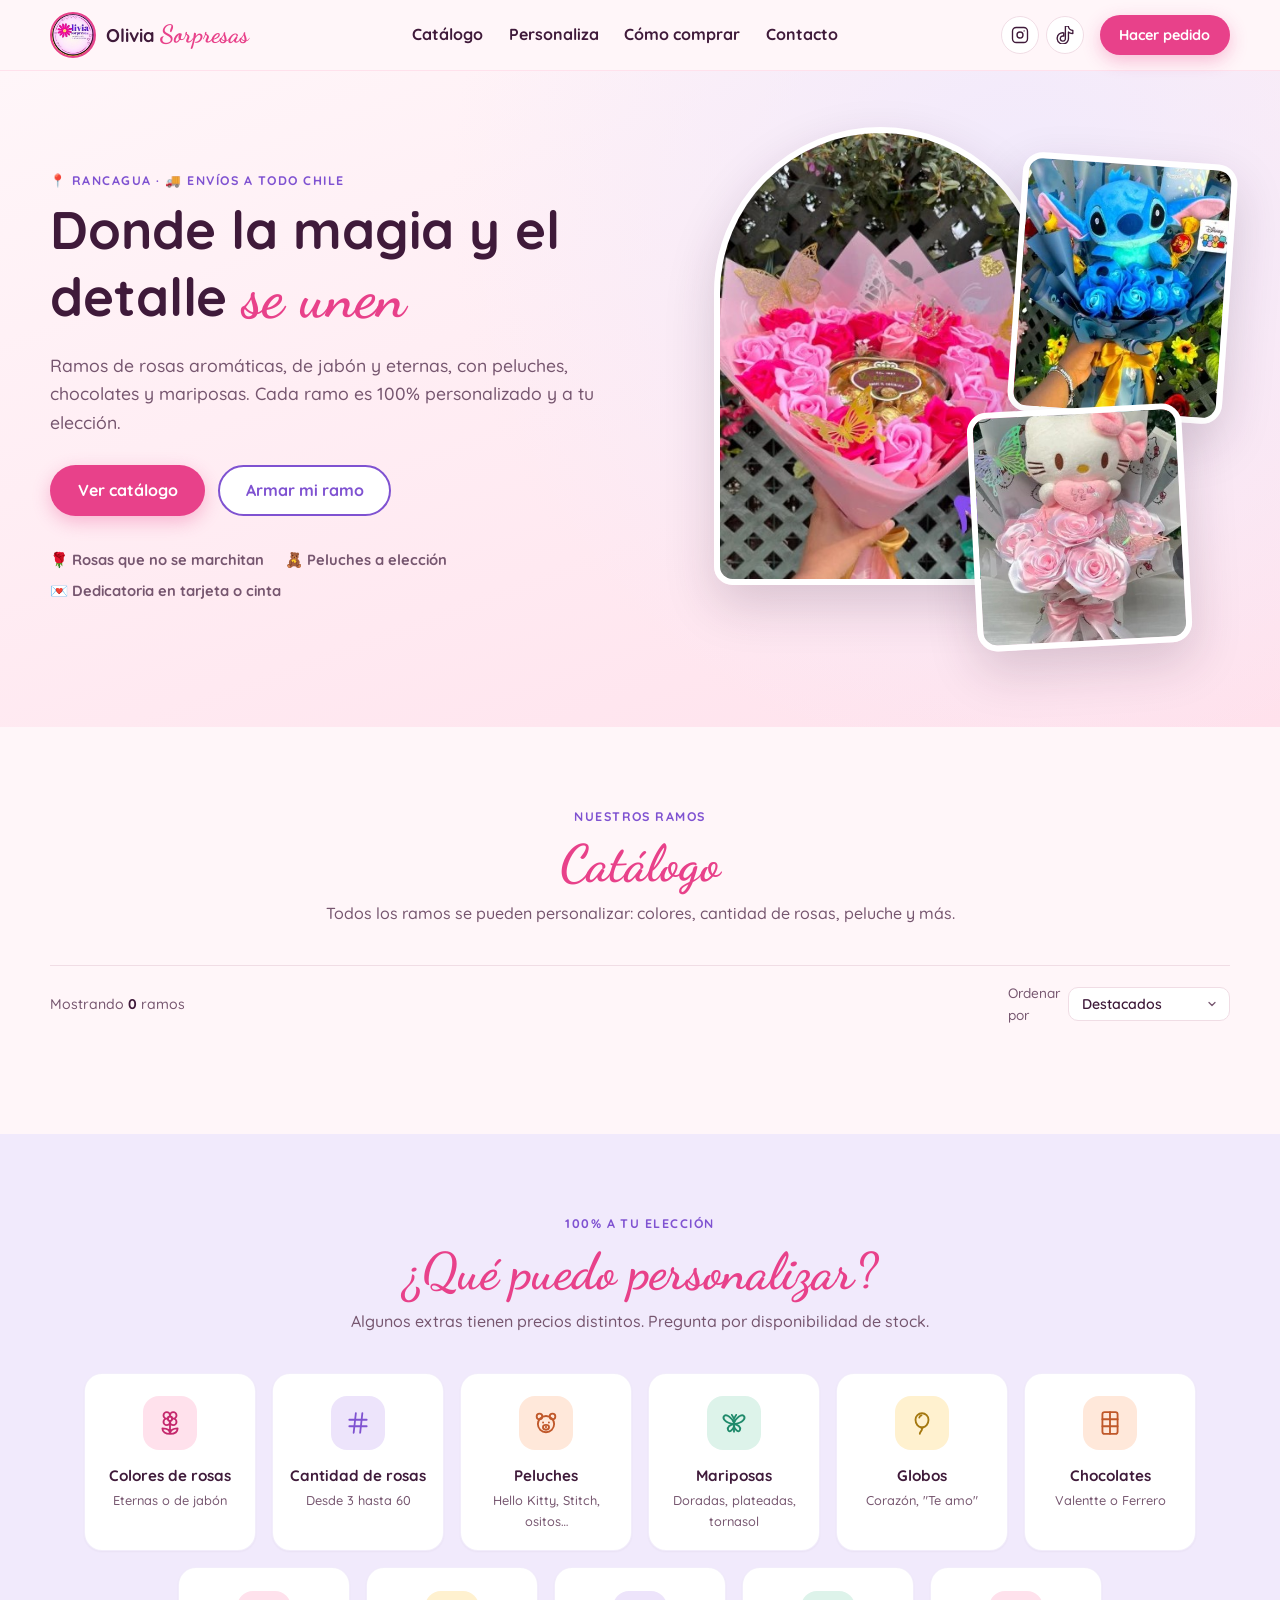
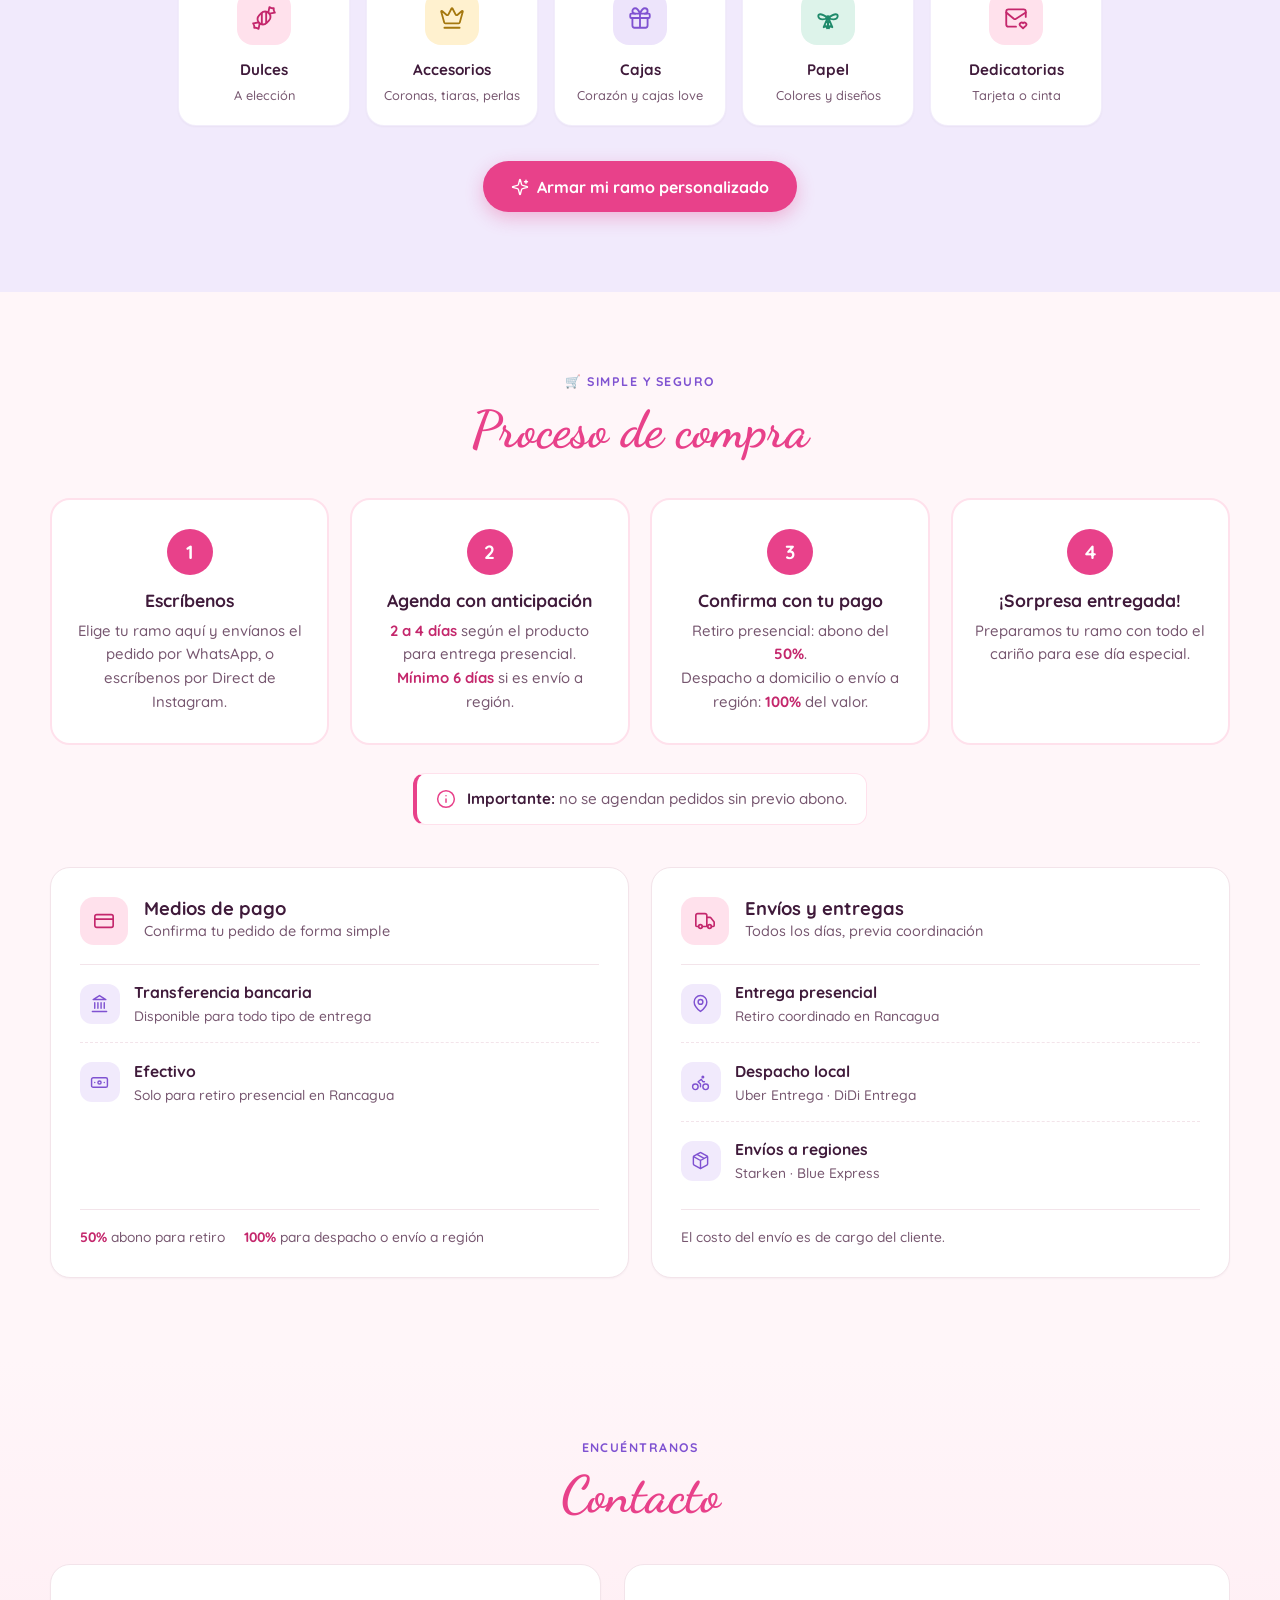
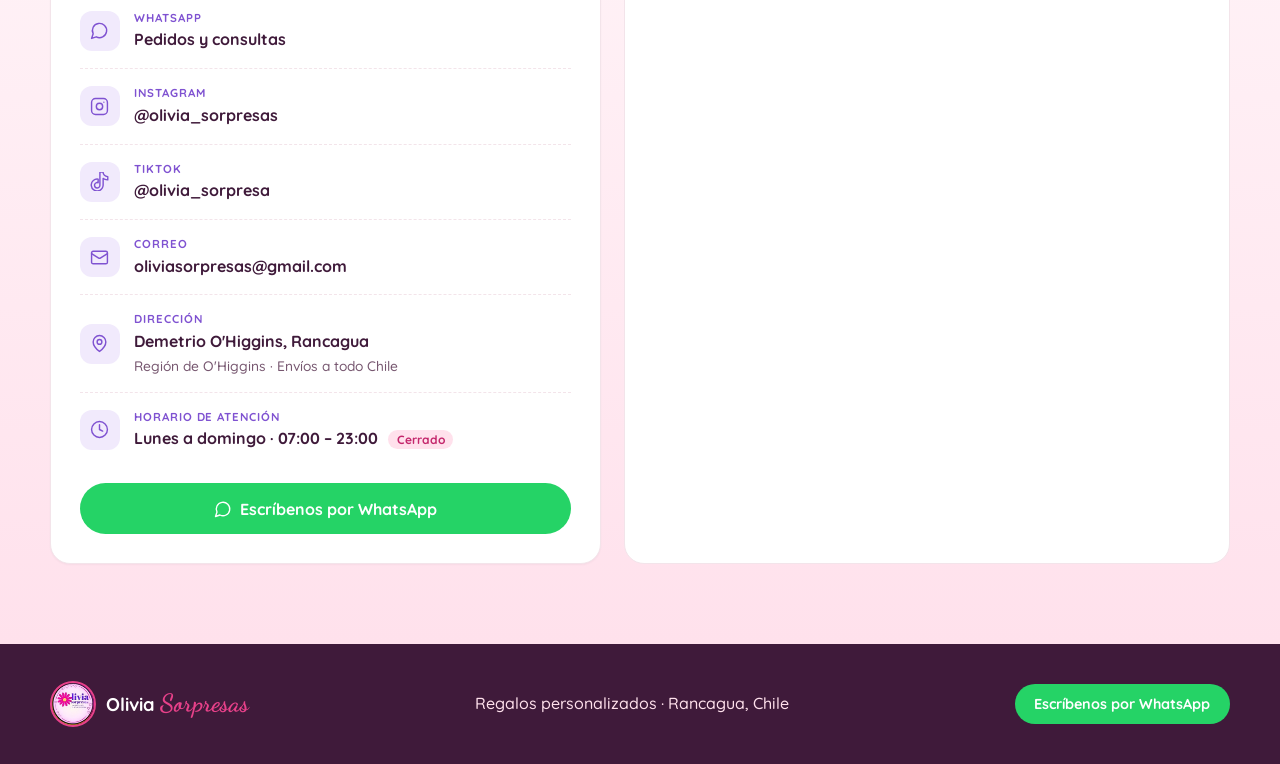
==== commit 1794514e: "Publicación en Vercel y mejoras para Google - scripts/build.mjs arma el catálogo y el sitio en dist/" ====
--- a/index.html
+++ b/index.html
@@ -3,9 +3,12 @@
 <head>
   <meta charset="UTF-8">
   <meta name="viewport" content="width=device-width, initial-scale=1.0">
-  <title>Olivia Sorpresas · Ramos y regalos personalizados</title>
-  <meta name="description" content="Ramos de rosas aromáticas, de jabón y eternas, con peluches y chocolates. Rancagua, envíos a todo Chile. Pide por WhatsApp.">
+  <title>Ramos de rosas y regalos personalizados en Rancagua | Olivia Sorpresas</title>
+  <meta name="description" content="Ramos de rosas aromáticas, de jabón y eternas con peluches (Hello Kitty, Stitch), chocolates y mariposas. Tienda en Rancagua con envíos a todo Chile. Pide por WhatsApp.">
+  <meta name="theme-color" content="#E8418A">
   <link rel="icon" href="img/logo.jpg">
+  <link rel="apple-touch-icon" href="img/logo.jpg">
+  <!-- SEO:HEAD (lo completa scripts/build.mjs: canonical, Open Graph y datos estructurados) -->
   <link rel="preconnect" href="https://fonts.googleapis.com">
   <link rel="preconnect" href="https://fonts.gstatic.com" crossorigin>
   <link href="https://fonts.googleapis.com/css2?family=Dancing+Script:wght@600;700&family=Quicksand:wght@500;600;700&display=swap" rel="stylesheet">
@@ -89,9 +92,9 @@
           </ul>
         </div>
         <div class="hero__collage">
-          <img class="hero__main" src="img/aromaticas-22.jpg" alt="Ramo de 22 rosas aromáticas con chocolates">
-          <img class="hero__side hero__side--a" src="img/stitch.jpg" alt="Ramo con peluche Stitch">
-          <img class="hero__side hero__side--b" src="img/eternas-kitty.jpg" alt="Ramo de rosas eternas con Hello Kitty">
+          <img class="hero__main" src="img/productos/aromaticas-22.jpg" alt="Ramo de 22 rosas aromáticas con chocolates">
+          <img class="hero__side hero__side--a" src="img/productos/stitch.jpg" alt="Ramo con peluche Stitch">
+          <img class="hero__side hero__side--b" src="img/productos/eternas-kitty.jpg" alt="Ramo de rosas eternas con Hello Kitty">
         </div>
       </div>
     </section>
@@ -118,7 +121,7 @@
             </select>
           </label>
         </div>
-        <div class="grid" id="productGrid"></div>
+        <div class="grid" id="productGrid"><!-- SEO:PRODUCTOS --></div>
       </div>
     </section>
 
--- a/styles.css
+++ b/styles.css
@@ -126,6 +126,10 @@
 .badge { position: absolute; top: 12px; left: 12px; background: var(--lilac); color: var(--white); font-size: .75rem; font-weight: 700; padding: .25rem .75rem; border-radius: 999px; }
 .card__body { padding: 1.1rem 1.25rem 1.3rem; display: flex; flex-direction: column; gap: .5rem; flex: 1; }
 .card__body h3 { font-size: 1.08rem; }
+.card__desc { font-size: .9rem; color: var(--plum-soft); white-space: pre-line; }
+.badge--soldout { background: var(--plum); }
+.card.is-soldout .card__img img { filter: grayscale(.6); opacity: .75; }
+.card.is-soldout .price { color: var(--plum-soft); }
 .card__body ul { list-style: none; font-size: .88rem; color: var(--plum-soft); flex: 1; }
 .card__body li::before { content: '♥ '; color: var(--pink); font-size: .75em; }
 .card__foot { display: flex; align-items: center; justify-content: space-between; margin-top: .6rem; gap: .5rem; }
